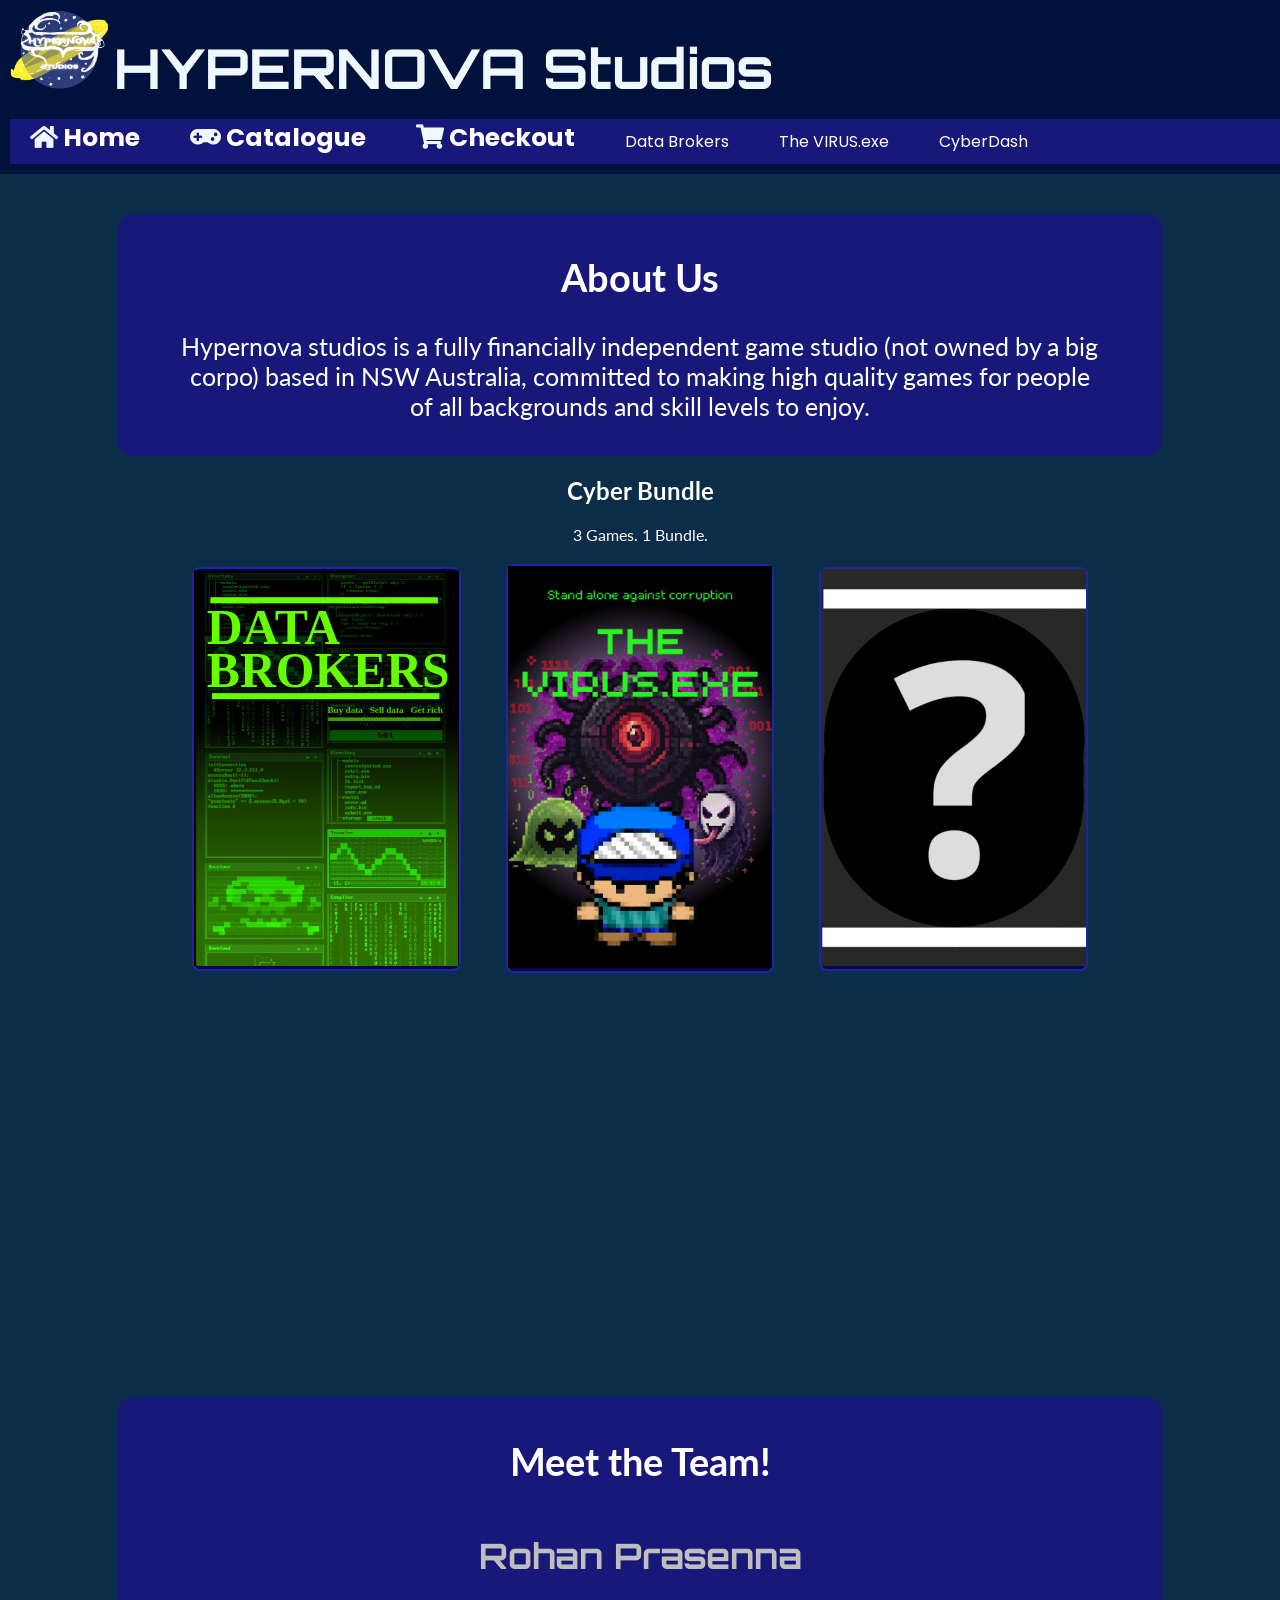
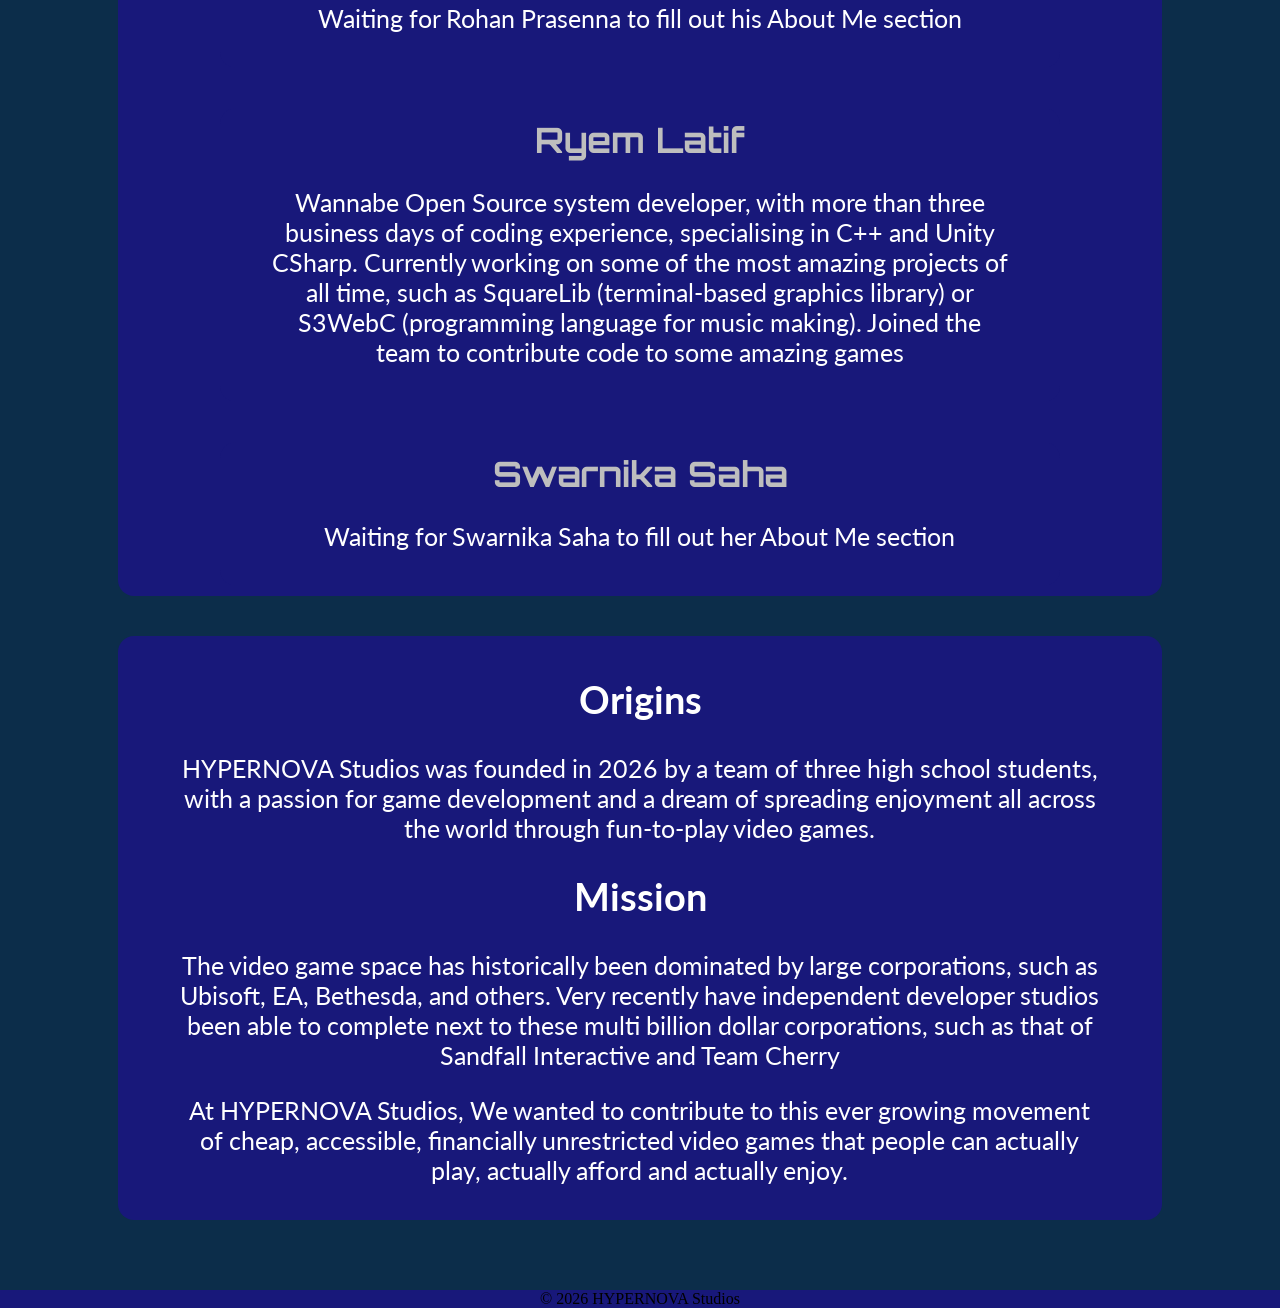
==== index.html @ a0d48ee3 "Created a framework for people to style their pages (gamepage.css) Gave all indiv pages ids" ====
<!DOCTYPE html>
<html lang="en">
<!--head section used as var init/library import area equivalent, (from C or smth) -note specifically for ryem-->

<head>
  <meta charset="utf-8">
  <title>
    HyperNova Studios
  </title>
  <!--stylsheets for fonts+icons+styling-->
  <link rel="stylesheet" href="style.css">
  <link rel="stylesheet" href="https://fonts.googleapis.com/css?family=Orbitron">
  <link rel="stylesheet" href="https://fonts.googleapis.com/css?family=Poppins">
  <link rel="stylesheet" href="https://fonts.googleapis.com/css?family=Lato">
  <link rel="stylesheet" href="https://use.fontawesome.com/releases/v5.15.4/css/all.css">
  <link rel="icon" type="image/x-icon" href="astro.png">
</head>

<body class="shared">
  <!-- title header section-->
  <header>
    <div class="logo">
      <img src="astro.png">
      <strong>HYPERNOVA Studios</strong>
    </div>
    <nav>
      <strong><a href="index.html"><span class="fa fa-home"></span> Home</a></strong>
      <strong><a href="games_detail.html"><span class="fa fa-gamepad"></span> Catalogue</a></strong>
      <strong><a href="buy.html"><span class="fa fa-shopping-cart"></span> Checkout</a></strong>

      <a href="ryem.html" class="gamenav">Data Brokers</a>
      <a href="rohan.html" class="gamenav">The VIRUS.exe</a>
      <a href="swarnika.html" class="gamenav">CyberDash</a>
    </nav>
  </header>
  <!-- main UI section -->
  <div class="about">
    <!--[RYEM] this area looks like an eyesore-->
    <!--[ROHAN] i know i hate it we gotta fix it once we get the structure-->
    <h2>About Us</h2>
    <p>Hypernova studios is a fully financially independent game studio (not owned by a big corpo) based in NSW
      Australia, committed to making high quality games for people of all backgrounds and skill levels to enjoy. </p>
    <!--maybe add like, a "Read More" button that goes to the Origins paragraph-->
  </div>

  <!-- bundle with short game description section-->
  <div class="bundle-outline">
    <h2>Cyber Bundle</h2>
    <p>3 Games. 1 Bundle.</p>
    <section class="bundle">
      <a href="ryem.html">
        <div class="gamecard">
          <img src="cover_art/ryemgame.svg">
        </div>
      </a>
      <a href="rohan.html">
        <div class="gamecard">
          <img src="cover_art/rohangame.png">
        </div>
      </a>
      <a href="swarnika.html">
        <div class="gamecard">
          <img src="cover_art/gamesdefault.png">
          <!--<h3>[Placeholder] CyberDash</h3>
              <p>insert short game description here</p>-->
        </div>
      </a>
  </div>

  <div class="about">
    <h2>Meet the Team!</h2>
    <section class="about">
      <strong class="devstitle">Rohan Prasenna</strong>
      <p>Waiting for Rohan Prasenna to fill out his About Me section</p>
    </section>
    <section class="about">
      <strong class="devstitle">Ryem Latif</strong>
      <p>Wannabe Open Source system developer, with more than three business days of coding experience, specialising in
        C++ and Unity CSharp. Currently working on some of the most amazing projects of all time, such as SquareLib
        (terminal-based graphics library) or S3WebC (programming language for music making). Joined the team to
        contribute code to some amazing games</p>
    </section>
    <section class="about">
      <strong class="devstitle">Swarnika Saha</strong>
      <p>Waiting for Swarnika Saha to fill out her About Me section</p>
    </section>
  </div>
  <div class="about">
    <!--maybe add like, a "Read More" button for this next paragraphs-->
    <h2>Origins</h2>
    <p>HYPERNOVA Studios was founded in 2026 by a team of three high school students, with a passion for game
      development and a dream of spreading enjoyment all across the world through fun-to-play video games. </p>
    <h2>Mission</h2>
    <p>The video game space has historically been dominated by large corporations, such as Ubisoft, EA, Bethesda, and
      others. Very recently have independent developer studios been able to complete next to these multi billion dollar
      corporations, such as that of Sandfall Interactive and Team Cherry</p>
    <p>At HYPERNOVA Studios, We wanted to contribute to this ever growing movement of cheap, accessible, financially
      unrestricted video games that people can actually play, actually afford and actually enjoy.</p>
  </div>
  </section>
  <!-- copyright signage and footers-->
  <footer> © 2026 HYPERNOVA Studios </footer>
</body>

</html>
---- style.css ----
.logo {
   margin-right: auto;
   vertical-align: top;
   line-height: 0px;
}
.logo img {
   width: 100px;
}
/*shared tag marks all non-indiv page bodies*/
html .shared{
   background-color: rgb(12, 45, 74);
   margin: 0px;
}
header {
   width: 100%;
   position: static;
   background-color: rgb(0, 18, 59);
   display: flex;
   flex-direction: column;
   align-items: end;
   padding: 10px;
}
/*nav bar*/
nav {
   display: flex;
   gap: 10px;
   background-color: rgb(24, 24, 122);
   width: 100%;
   margin-top: 30px;
}
nav a {
   color: white;
   text-decoration: none;
   padding: 10px 20px;
   font-family: Poppins;
}
nav a:hover {
   text-decoration: underline;
}
nav strong {
   font-size: 25px;
}
.logo strong {
   font-size: 55px;
   font-family: 'Orbitron';
   color: aliceblue;
   /*color: rgb(0, 77, 141);*/
}
footer {
   text-align: center;
   background-color: rgb(24, 24, 122);
   margin-top: 70px;
}
h2, p {
   text-align: center;
   color: white;
   font-family: Lato;
}
/*about page*/
.about {
   background-color: rgb(24, 24, 122);
   margin: 40px auto auto auto;
   border-radius: 16px;
   text-align: center;
   padding: 10px;
   color: rgb(190, 190, 190);
   width: 80%;
   font-family: Lato;
   font-size: 25px;
   border-color: black;
}
/*no hover for non clickable elements (users should be able to easily differentiate between what can be clicked and what can't)*/
.about p {
   width: 90%;
   padding-left: calc((100% - 90%)/2);
}
.about .devstitle {
   font-size: 35px;
   font-family: 'Orbitron';
   text-align: left;
   position: unset;
   
}
/*main game buttons*/
.bundle {
   display: flex;
   justify-content: center;
   gap: 5%;
   align-items: center;
   margin: 20px auto;
   width: 70%;
   padding-bottom: 30%;
}

/* card for each game*/
.bundle a {
   /*all size data goes here, NOT in ".gamecard". Learnt the hard way -ryem*/
   width: 120%;
}
.gamecard img {
   width: 100%;
}
.gamecard {
   background-color: rgb(7, 7, 80);
   border: 2px solid rgb(31, 37, 159);
   border-radius: 8px;
   text-align: center;
   transition: 0.3s;
   font-family: Lato;
}
.gamecard:hover {
   transform: translateY(-5px) scale(1.05);
   border: 2px solid rgb(57, 57, 240);
   box-shadow: 3px 3px 10px rgb(57, 57, 240);
}
/*header icons*/
nav span {
   color :aliceblue;
   background-color: rgb(24, 24, 122)
}
.gamenav a {
   text-align: right;
}
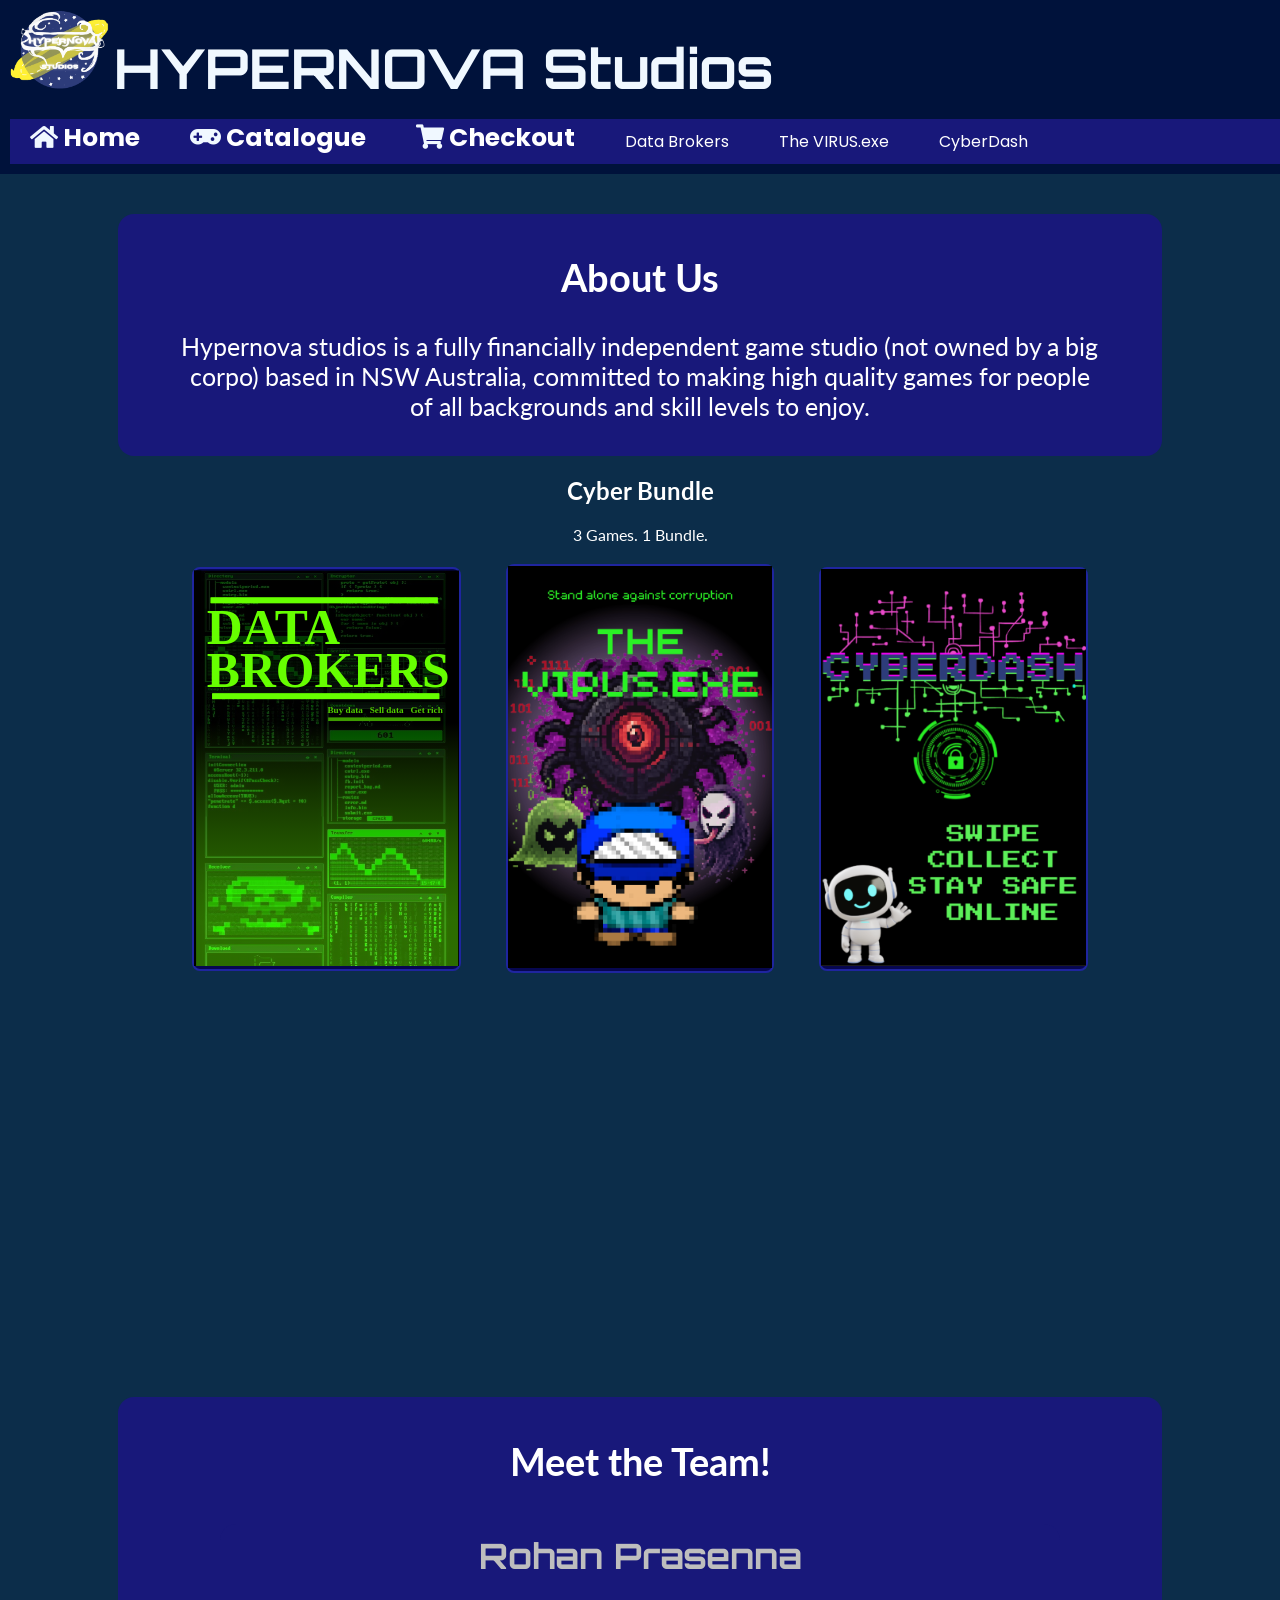
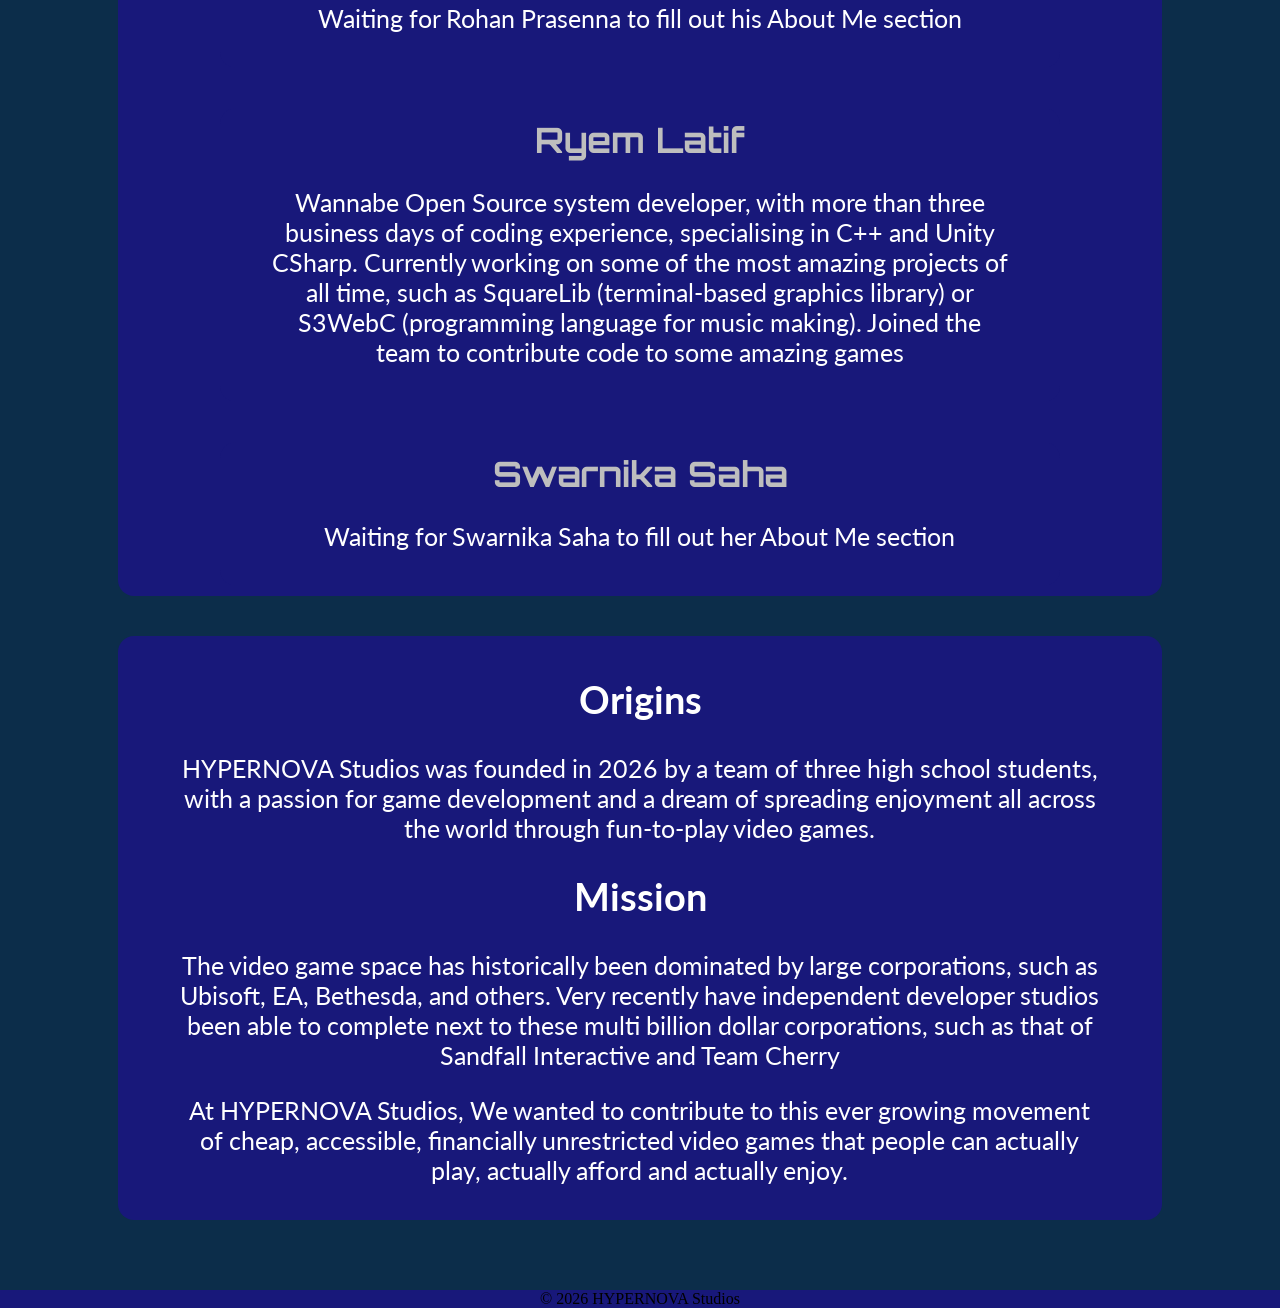
==== commit cac0d49e: "added swarnika image to index.html and games_detail.html" ====
--- a/index.html
+++ b/index.html
@@ -60,7 +60,7 @@
       </a>
       <a href="swarnika.html">
         <div class="gamecard">
-          <img src="cover_art/gamesdefault.png">
+          <img src="cover_art/swarnika.png">
           <!--<h3>[Placeholder] CyberDash</h3>
               <p>insert short game description here</p>-->
         </div>
--- a/style.css
+++ b/style.css
@@ -2,9 +2,10 @@
    margin-right: auto;
    vertical-align: top;
    line-height: 0px;
-}
-.logo img {
+
+   img {
    width: 100px;
+   }
 }
 /*shared tag marks all non-indiv page bodies*/
 html .shared{
@@ -27,18 +28,19 @@
    background-color: rgb(24, 24, 122);
    width: 100%;
    margin-top: 30px;
-}
-nav a {
-   color: white;
-   text-decoration: none;
-   padding: 10px 20px;
-   font-family: Poppins;
-}
-nav a:hover {
-   text-decoration: underline;
-}
-nav strong {
+
+   a {
+      color: white;
+      text-decoration: none;
+      padding: 10px 20px;
+      font-family: Poppins;
+   }
+   a:hover {
+      text-decoration: underline;
+   }
+   strong {
    font-size: 25px;
+   }
 }
 .logo strong {
    font-size: 55px;
@@ -68,18 +70,19 @@
    font-family: Lato;
    font-size: 25px;
    border-color: black;
-}
-/*no hover for non clickable elements (users should be able to easily differentiate between what can be clicked and what can't)*/
-.about p {
-   width: 90%;
-   padding-left: calc((100% - 90%)/2);
-}
-.about .devstitle {
+   
+   /*no hover for non clickable elements (users should be able to easily differentiate between what can be clicked and what can't)*/
+   p {
+      width: 90%;
+      padding-left: calc((100% - 90%)/2);
+   }
+
+   .devstitle {
    font-size: 35px;
    font-family: 'Orbitron';
    text-align: left;
    position: unset;
-   
+   }
 }
 /*main game buttons*/
 .bundle {
@@ -97,10 +100,10 @@
    /*all size data goes here, NOT in ".gamecard". Learnt the hard way -ryem*/
    width: 120%;
 }
-.gamecard img {
-   width: 100%;
-}
 .gamecard {
+   img {
+      width: 100%;
+   }
    background-color: rgb(7, 7, 80);
    border: 2px solid rgb(31, 37, 159);
    border-radius: 8px;
@@ -113,6 +116,8 @@
    border: 2px solid rgb(57, 57, 240);
    box-shadow: 3px 3px 10px rgb(57, 57, 240);
 }
+
+
 /*header icons*/
 nav span {
    color :aliceblue;
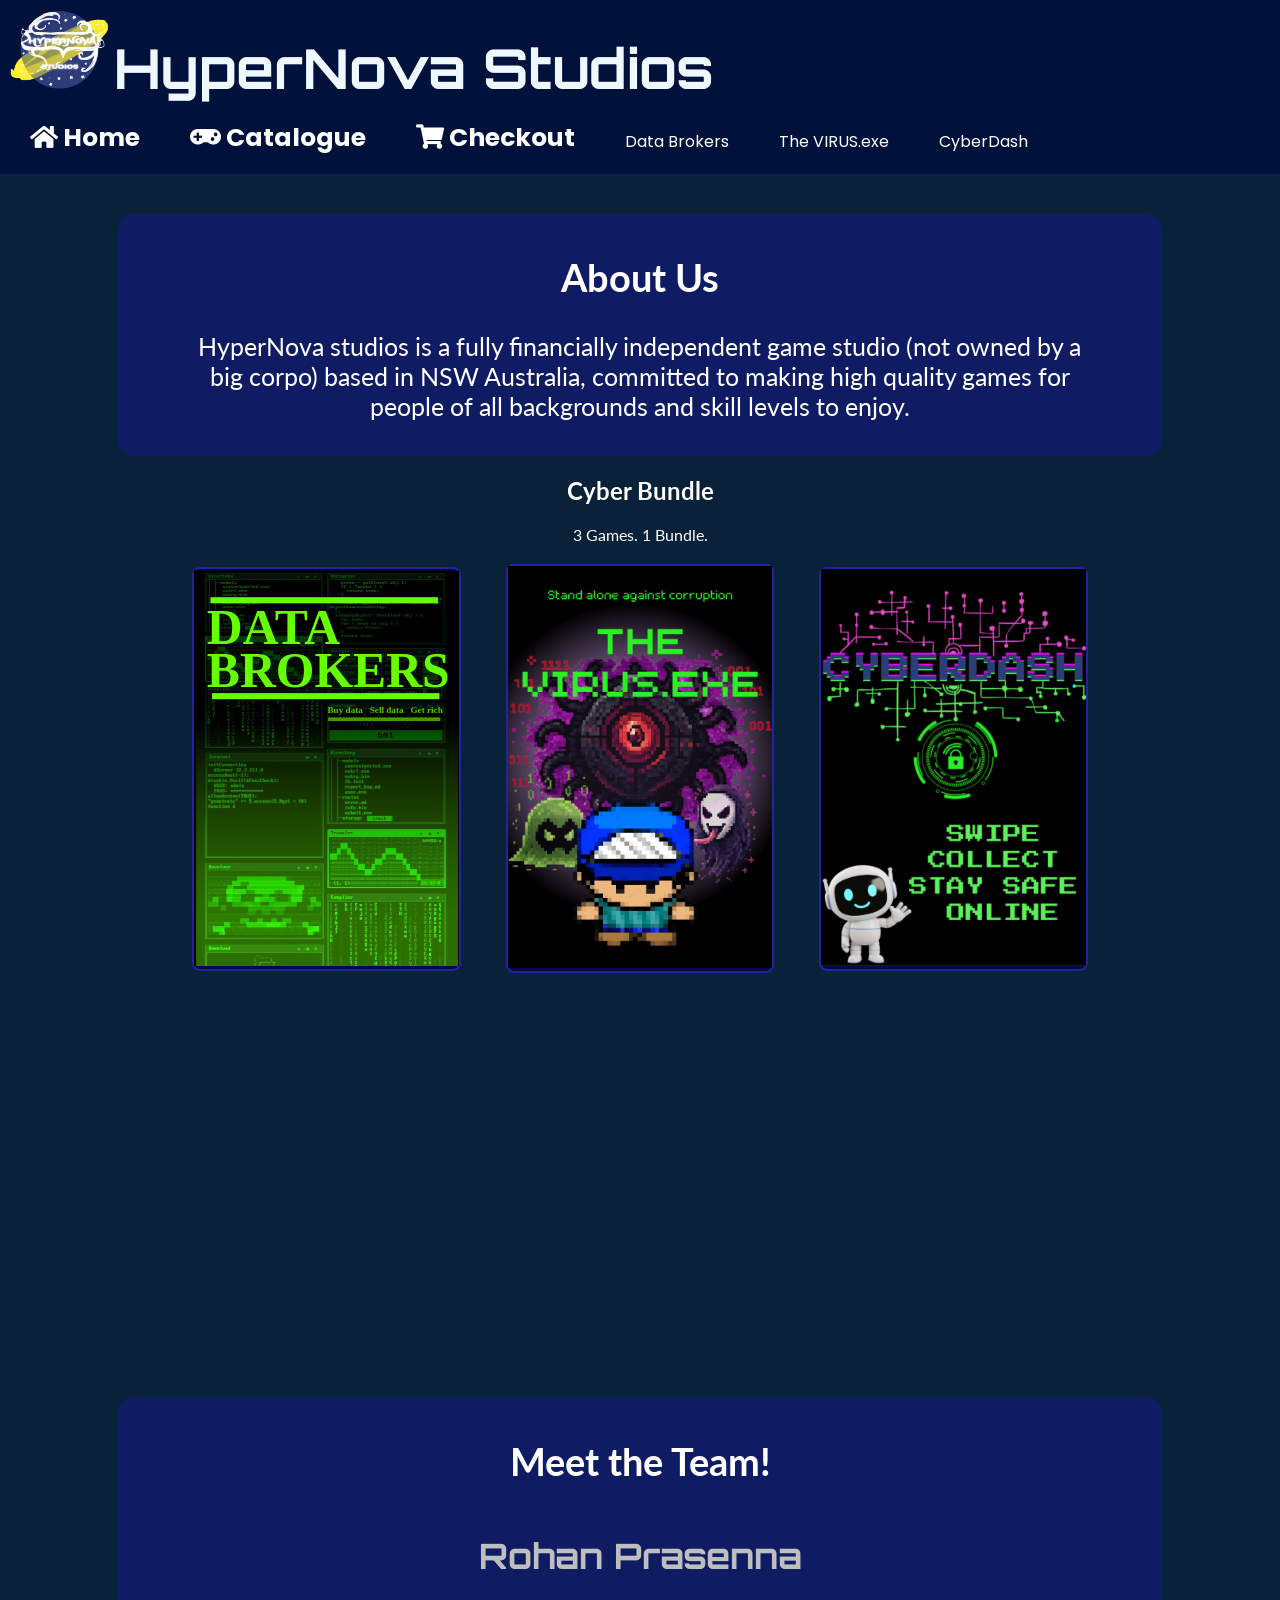
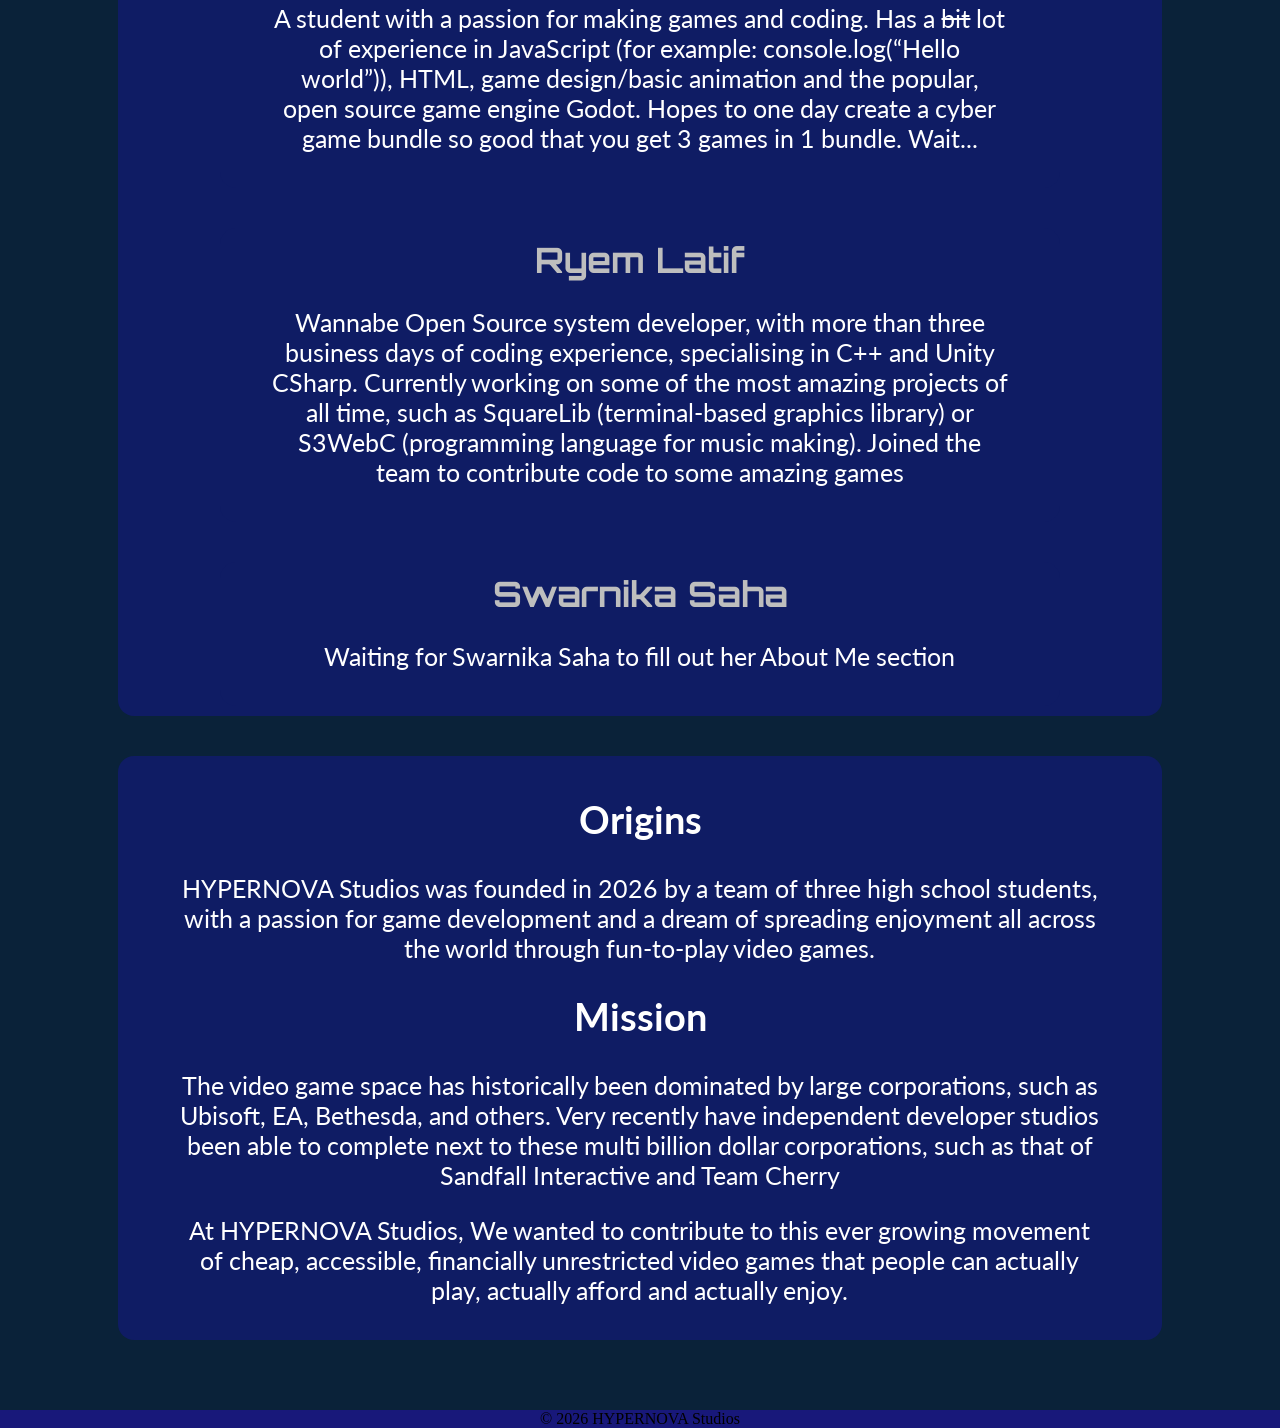
==== commit 8b9709c4: "changed HYPERNOVA to HyperNova (i believe it looks cleaner and more minmalistic and less like a 2000" ====
--- a/index.html
+++ b/index.html
@@ -21,7 +21,7 @@
   <header>
     <div class="logo">
       <img src="astro.png">
-      <strong>HYPERNOVA Studios</strong>
+      <strong>HyperNova Studios</strong>
     </div>
     <nav>
       <strong><a href="index.html"><span class="fa fa-home"></span> Home</a></strong>
@@ -38,7 +38,7 @@
     <!--[RYEM] this area looks like an eyesore-->
     <!--[ROHAN] i know i hate it we gotta fix it once we get the structure-->
     <h2>About Us</h2>
-    <p>Hypernova studios is a fully financially independent game studio (not owned by a big corpo) based in NSW
+    <p>HyperNova studios is a fully financially independent game studio (not owned by a big corpo) based in NSW
       Australia, committed to making high quality games for people of all backgrounds and skill levels to enjoy. </p>
     <!--maybe add like, a "Read More" button that goes to the Origins paragraph-->
   </div>
@@ -71,7 +71,9 @@
     <h2>Meet the Team!</h2>
     <section class="about">
       <strong class="devstitle">Rohan Prasenna</strong>
-      <p>Waiting for Rohan Prasenna to fill out his About Me section</p>
+      <p>A student with a passion for making games and coding. Has a <s>bit</s> lot of experience in JavaScript (for example: console.log(“Hello world”)), 
+        HTML, game design/basic animation and the popular, open source game engine Godot. Hopes to one day create a cyber game bundle so good that 
+        you get 3 games in 1 bundle. Wait...</p>
     </section>
     <section class="about">
       <strong class="devstitle">Ryem Latif</strong>
--- a/style.css
+++ b/style.css
@@ -9,7 +9,9 @@
 }
 /*shared tag marks all non-indiv page bodies*/
 html .shared{
-   background-color: rgb(12, 45, 74);
+   /*background-color: rgb(12, 45, 74);*/
+   /*background-color: #176087;*/
+   background-color: #0A2239;
    margin: 0px;
 }
 header {
@@ -25,7 +27,7 @@
 nav {
    display: flex;
    gap: 10px;
-   background-color: rgb(24, 24, 122);
+   /*background-color: rgb(24, 24, 122);*/
    width: 100%;
    margin-top: 30px;
 
@@ -60,7 +62,8 @@
 }
 /*about page*/
 .about {
-   background-color: rgb(24, 24, 122);
+   /*background-color: rgb(24, 24, 122);*/
+   background-color: #0f1c64;
    margin: 40px auto auto auto;
    border-radius: 16px;
    text-align: center;
@@ -116,13 +119,27 @@
    border: 2px solid rgb(57, 57, 240);
    box-shadow: 3px 3px 10px rgb(57, 57, 240);
 }
-
-
-/*header icons*/
-nav span {
-   color :aliceblue;
-   background-color: rgb(24, 24, 122)
-}
 .gamenav a {
    text-align: right;
+}
+/*checkout cart div*/
+.cart div {
+   display: flex;
+   justify-content: center;
+   gap: 5%;
+   align-items: center;
+   margin: 20px auto;
+   width: 50%;
+   padding-bottom: 30%;
+   background-color: rgb(0, 18, 59);
+   border: solid 2px rgb(31, 37, 159);
+   border-radius: 16px;
+}
+.cyberbundle div {
+   background-color:blue;
+   border: 2px solid rgb(31, 37, 159);
+   border-radius: 8px;
+   text-align: center;
+   transition: 0.3s;
+   font-family: Lato;
 }
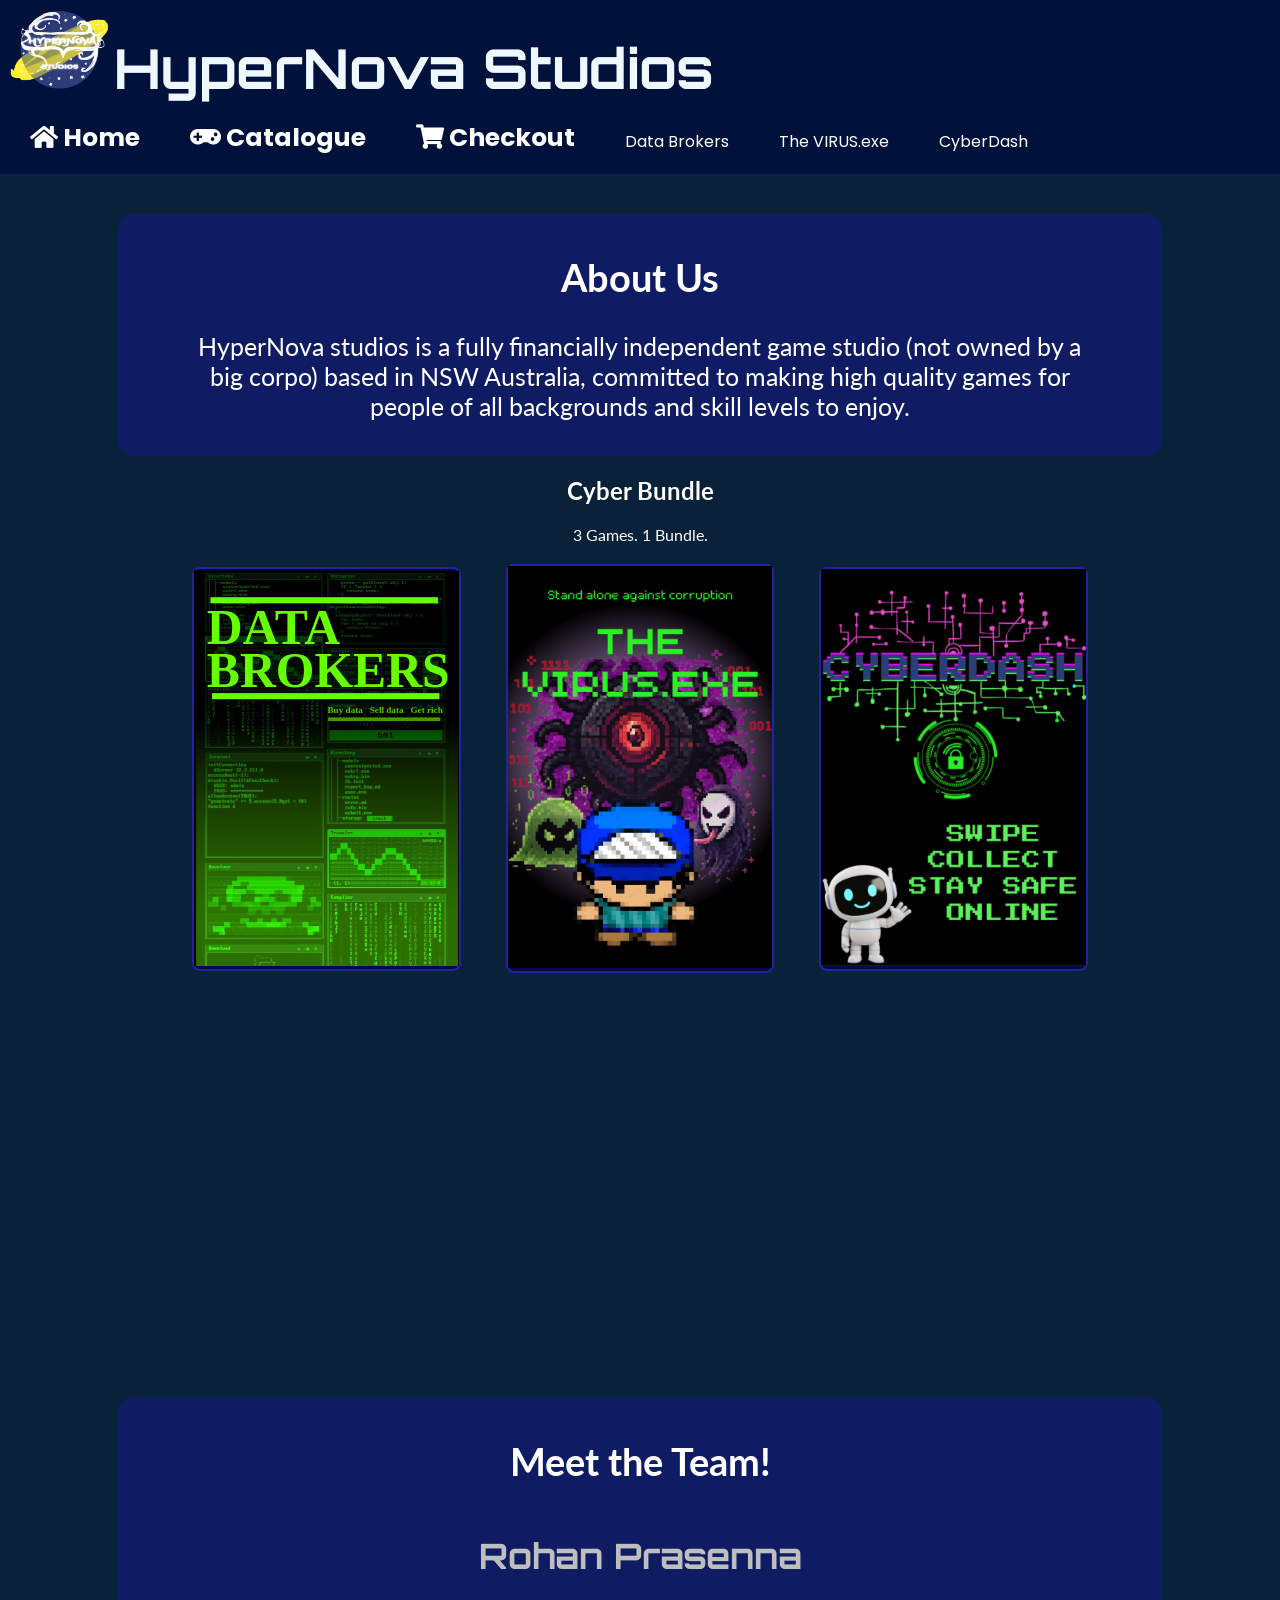
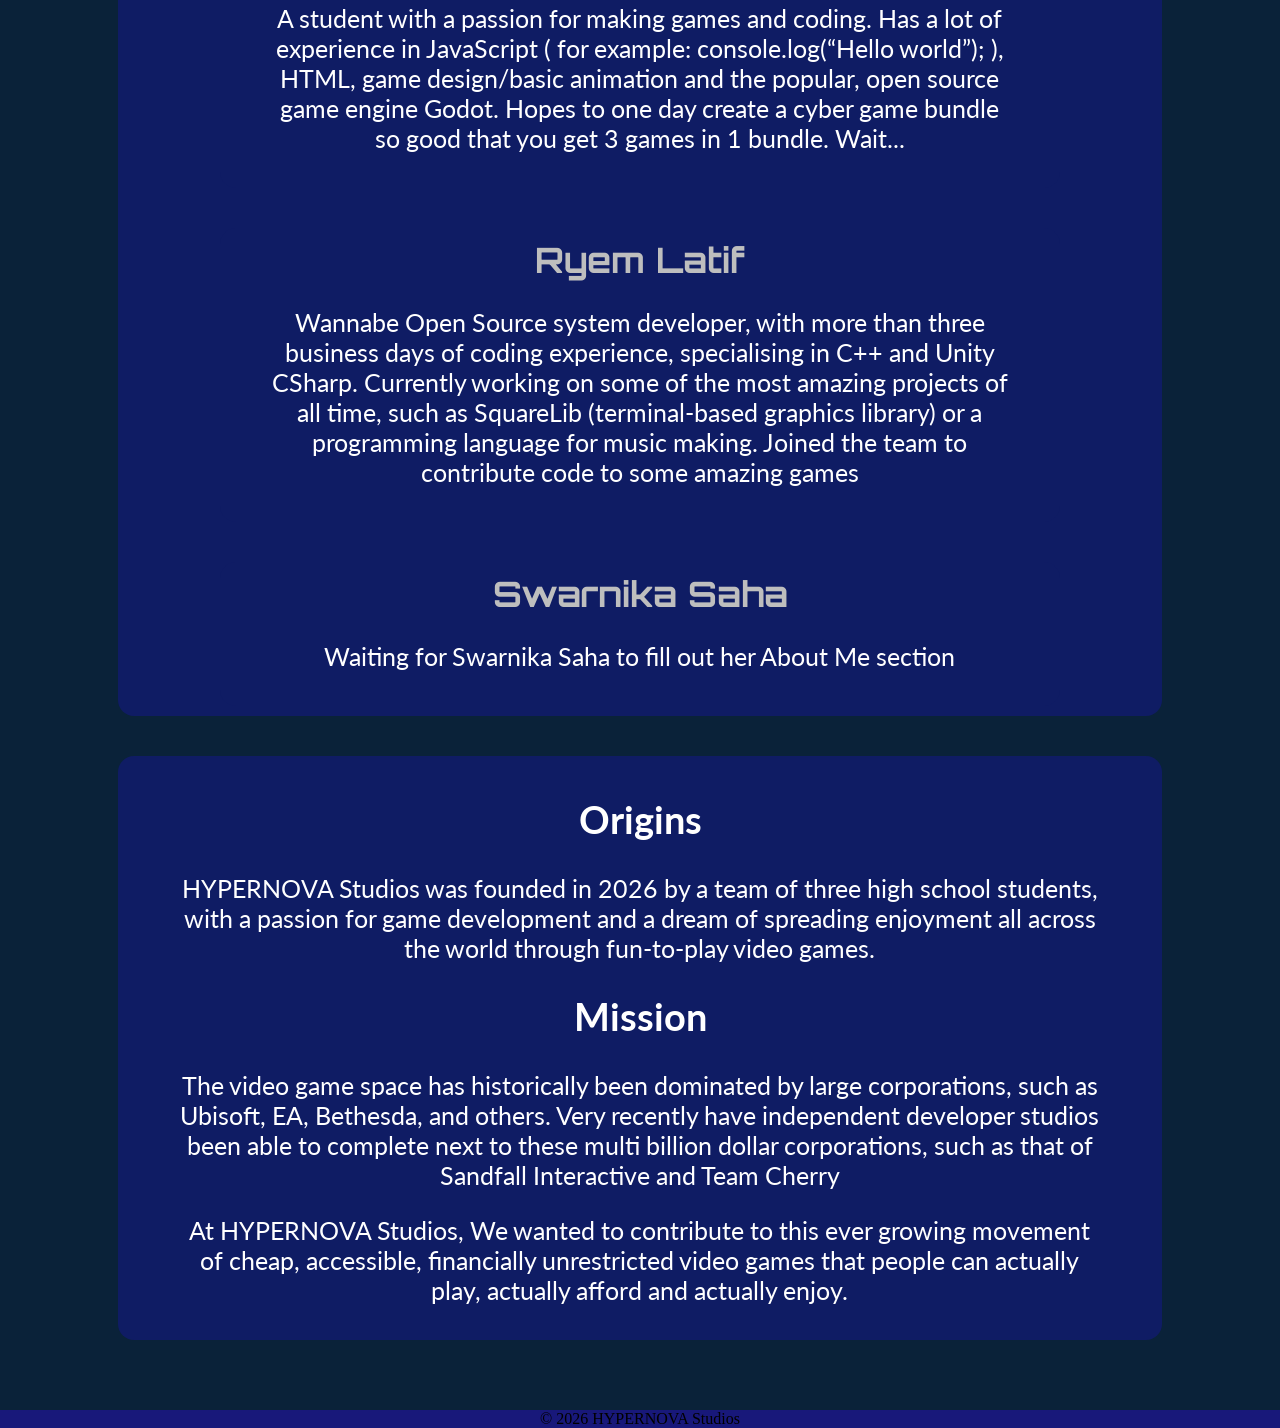
==== commit 57c415ab: "Fixed margin of nav bar in all indiv pages Removed redundant gamenav class in all html files" ====
--- a/index.html
+++ b/index.html
@@ -28,9 +28,9 @@
       <strong><a href="games_detail.html"><span class="fa fa-gamepad"></span> Catalogue</a></strong>
       <strong><a href="buy.html"><span class="fa fa-shopping-cart"></span> Checkout</a></strong>
 
-      <a href="ryem.html" class="gamenav">Data Brokers</a>
-      <a href="rohan.html" class="gamenav">The VIRUS.exe</a>
-      <a href="swarnika.html" class="gamenav">CyberDash</a>
+      <a href="ryem.html">Data Brokers</a>
+      <a href="rohan.html">The VIRUS.exe</a>
+      <a href="swarnika.html">CyberDash</a>
     </nav>
   </header>
   <!-- main UI section -->
@@ -71,7 +71,7 @@
     <h2>Meet the Team!</h2>
     <section class="about">
       <strong class="devstitle">Rohan Prasenna</strong>
-      <p>A student with a passion for making games and coding. Has a <s>bit</s> lot of experience in JavaScript (for example: console.log(“Hello world”)), 
+      <p>A student with a passion for making games and coding. Has a lot of experience in JavaScript ( for example: console.log(“Hello world”); ), 
         HTML, game design/basic animation and the popular, open source game engine Godot. Hopes to one day create a cyber game bundle so good that 
         you get 3 games in 1 bundle. Wait...</p>
     </section>
@@ -79,7 +79,7 @@
       <strong class="devstitle">Ryem Latif</strong>
       <p>Wannabe Open Source system developer, with more than three business days of coding experience, specialising in
         C++ and Unity CSharp. Currently working on some of the most amazing projects of all time, such as SquareLib
-        (terminal-based graphics library) or S3WebC (programming language for music making). Joined the team to
+        (terminal-based graphics library) or a programming language for music making. Joined the team to
         contribute code to some amazing games</p>
     </section>
     <section class="about">
--- a/style.css
+++ b/style.css
@@ -4,16 +4,20 @@
    line-height: 0px;
 
    img {
-   width: 100px;
+      width: 100px;
    }
 }
+
 /*shared tag marks all non-indiv page bodies*/
-html .shared{
-   /*background-color: rgb(12, 45, 74);*/
-   /*background-color: #176087;*/
-   background-color: #0A2239;
-   margin: 0px;
+html {
+   body {
+      margin: 0px;
+   }
+   .shared {
+      background-color: #0A2239;
+   }
 }
+
 header {
    width: 100%;
    position: static;
@@ -23,11 +27,11 @@
    align-items: end;
    padding: 10px;
 }
+
 /*nav bar*/
 nav {
    display: flex;
    gap: 10px;
-   /*background-color: rgb(24, 24, 122);*/
    width: 100%;
    margin-top: 30px;
 
@@ -37,29 +41,36 @@
       padding: 10px 20px;
       font-family: Poppins;
    }
+      
+
    a:hover {
       text-decoration: underline;
    }
+
    strong {
-   font-size: 25px;
+      font-size: 25px;
    }
 }
+
 .logo strong {
    font-size: 55px;
    font-family: 'Orbitron';
    color: aliceblue;
    /*color: rgb(0, 77, 141);*/
 }
+
 footer {
    text-align: center;
    background-color: rgb(24, 24, 122);
    margin-top: 70px;
 }
+
 h2, p {
    text-align: center;
    color: white;
    font-family: Lato;
 }
+
 /*about page*/
 .about {
    /*background-color: rgb(24, 24, 122);*/
@@ -73,7 +84,7 @@
    font-family: Lato;
    font-size: 25px;
    border-color: black;
-   
+
    /*no hover for non clickable elements (users should be able to easily differentiate between what can be clicked and what can't)*/
    p {
       width: 90%;
@@ -81,12 +92,13 @@
    }
 
    .devstitle {
-   font-size: 35px;
-   font-family: 'Orbitron';
-   text-align: left;
-   position: unset;
+      font-size: 35px;
+      font-family: 'Orbitron';
+      text-align: left;
+      position: unset;
    }
 }
+
 /*main game buttons*/
 .bundle {
    display: flex;
@@ -103,10 +115,12 @@
    /*all size data goes here, NOT in ".gamecard". Learnt the hard way -ryem*/
    width: 120%;
 }
+
 .gamecard {
    img {
       width: 100%;
    }
+
    background-color: rgb(7, 7, 80);
    border: 2px solid rgb(31, 37, 159);
    border-radius: 8px;
@@ -114,14 +128,14 @@
    transition: 0.3s;
    font-family: Lato;
 }
+
 .gamecard:hover {
    transform: translateY(-5px) scale(1.05);
    border: 2px solid rgb(57, 57, 240);
    box-shadow: 3px 3px 10px rgb(57, 57, 240);
 }
-.gamenav a {
-   text-align: right;
-}
+
+
 /*checkout cart div*/
 .cart div {
    display: flex;
@@ -135,8 +149,9 @@
    border: solid 2px rgb(31, 37, 159);
    border-radius: 16px;
 }
+
 .cyberbundle div {
-   background-color:blue;
+   background-color: blue;
    border: 2px solid rgb(31, 37, 159);
    border-radius: 8px;
    text-align: center;
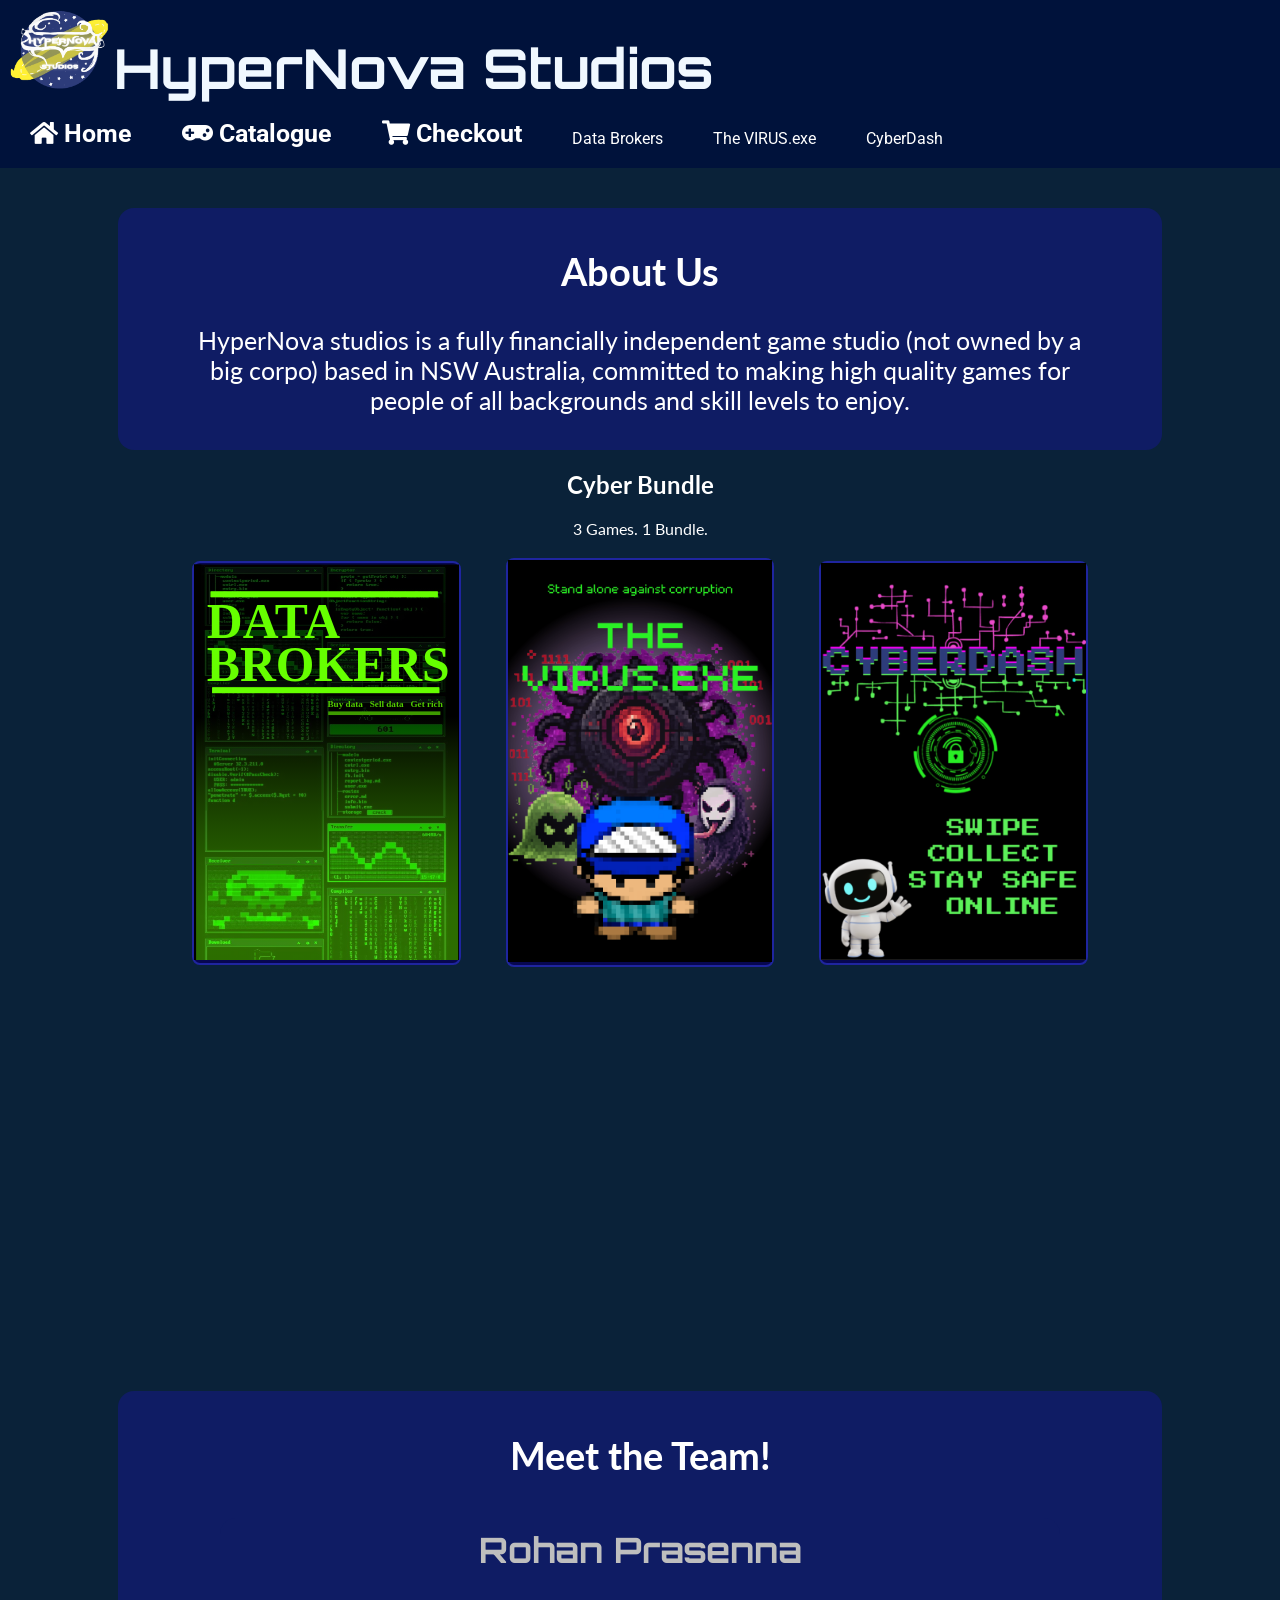
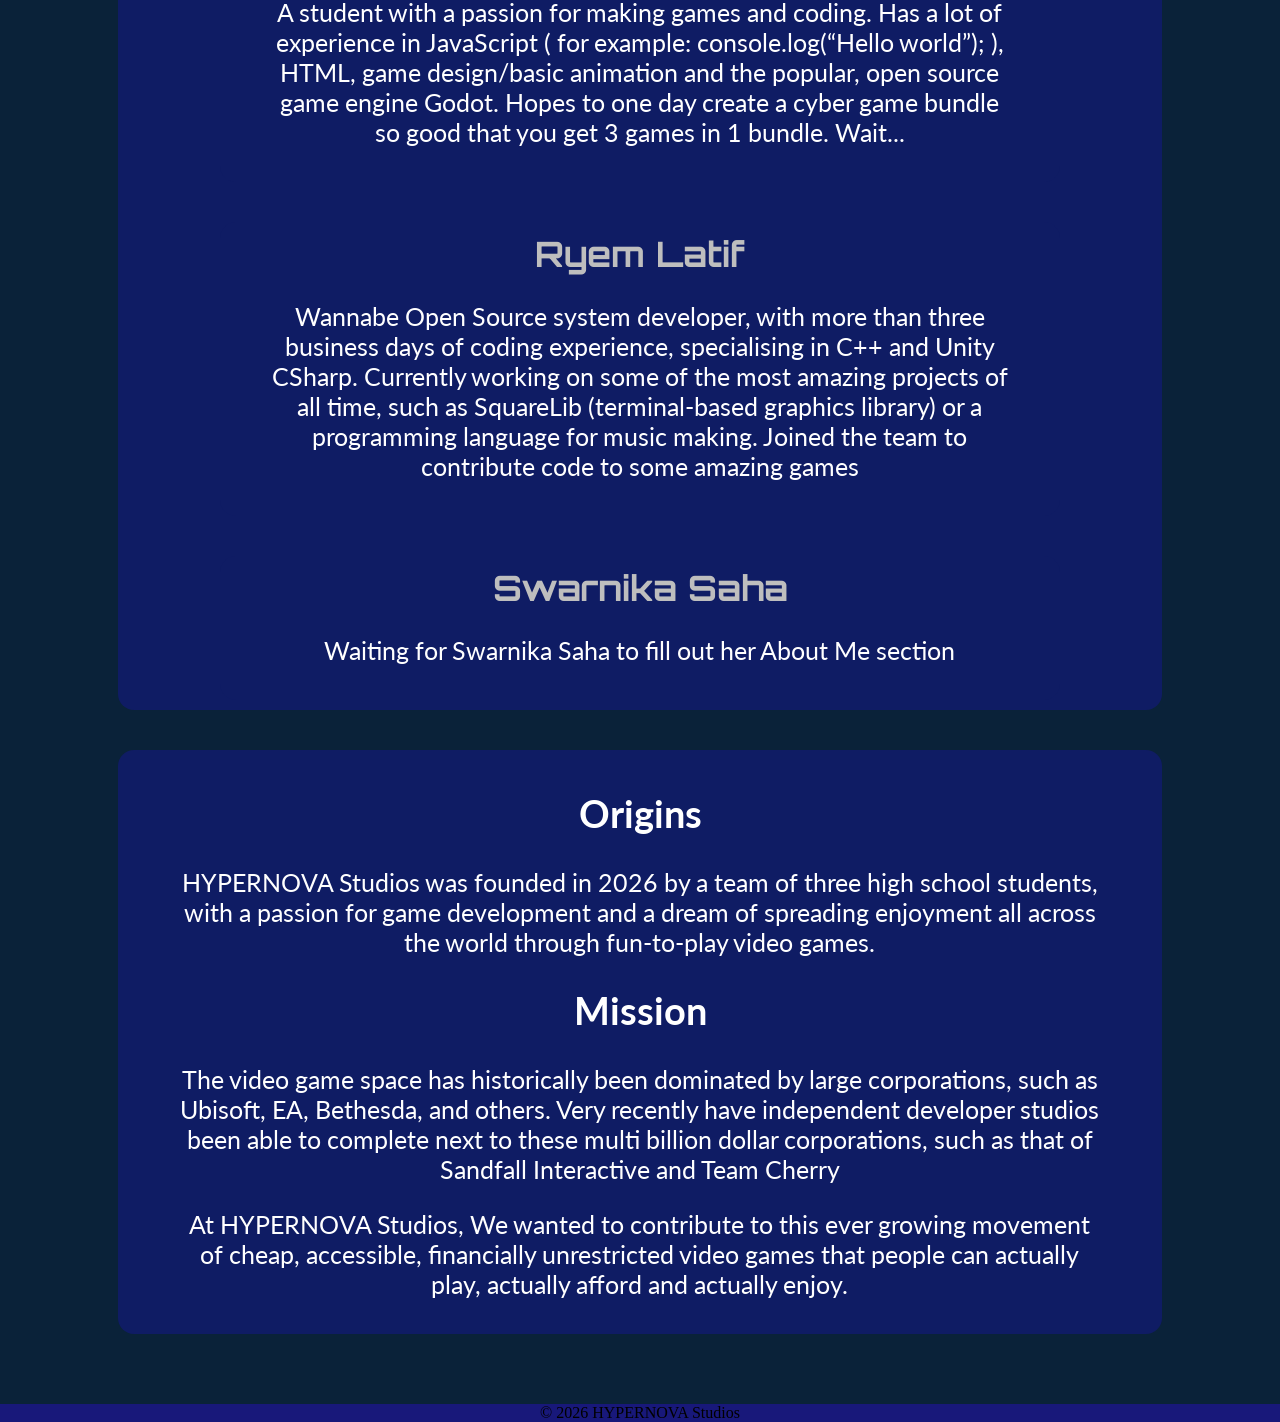
==== commit b97b9279: "minor changes" ====
--- a/index.html
+++ b/index.html
@@ -10,7 +10,7 @@
   <!--stylsheets for fonts+icons+styling-->
   <link rel="stylesheet" href="style.css">
   <link rel="stylesheet" href="https://fonts.googleapis.com/css?family=Orbitron">
-  <link rel="stylesheet" href="https://fonts.googleapis.com/css?family=Poppins">
+  <link rel="stylesheet" href="https://fonts.googleapis.com/css?family=Roboto">
   <link rel="stylesheet" href="https://fonts.googleapis.com/css?family=Lato">
   <link rel="stylesheet" href="https://use.fontawesome.com/releases/v5.15.4/css/all.css">
   <link rel="icon" type="image/x-icon" href="astro.png">
--- a/style.css
+++ b/style.css
@@ -39,7 +39,7 @@
       color: white;
       text-decoration: none;
       padding: 10px 20px;
-      font-family: Poppins;
+      font-family: Roboto;
    }
       
 
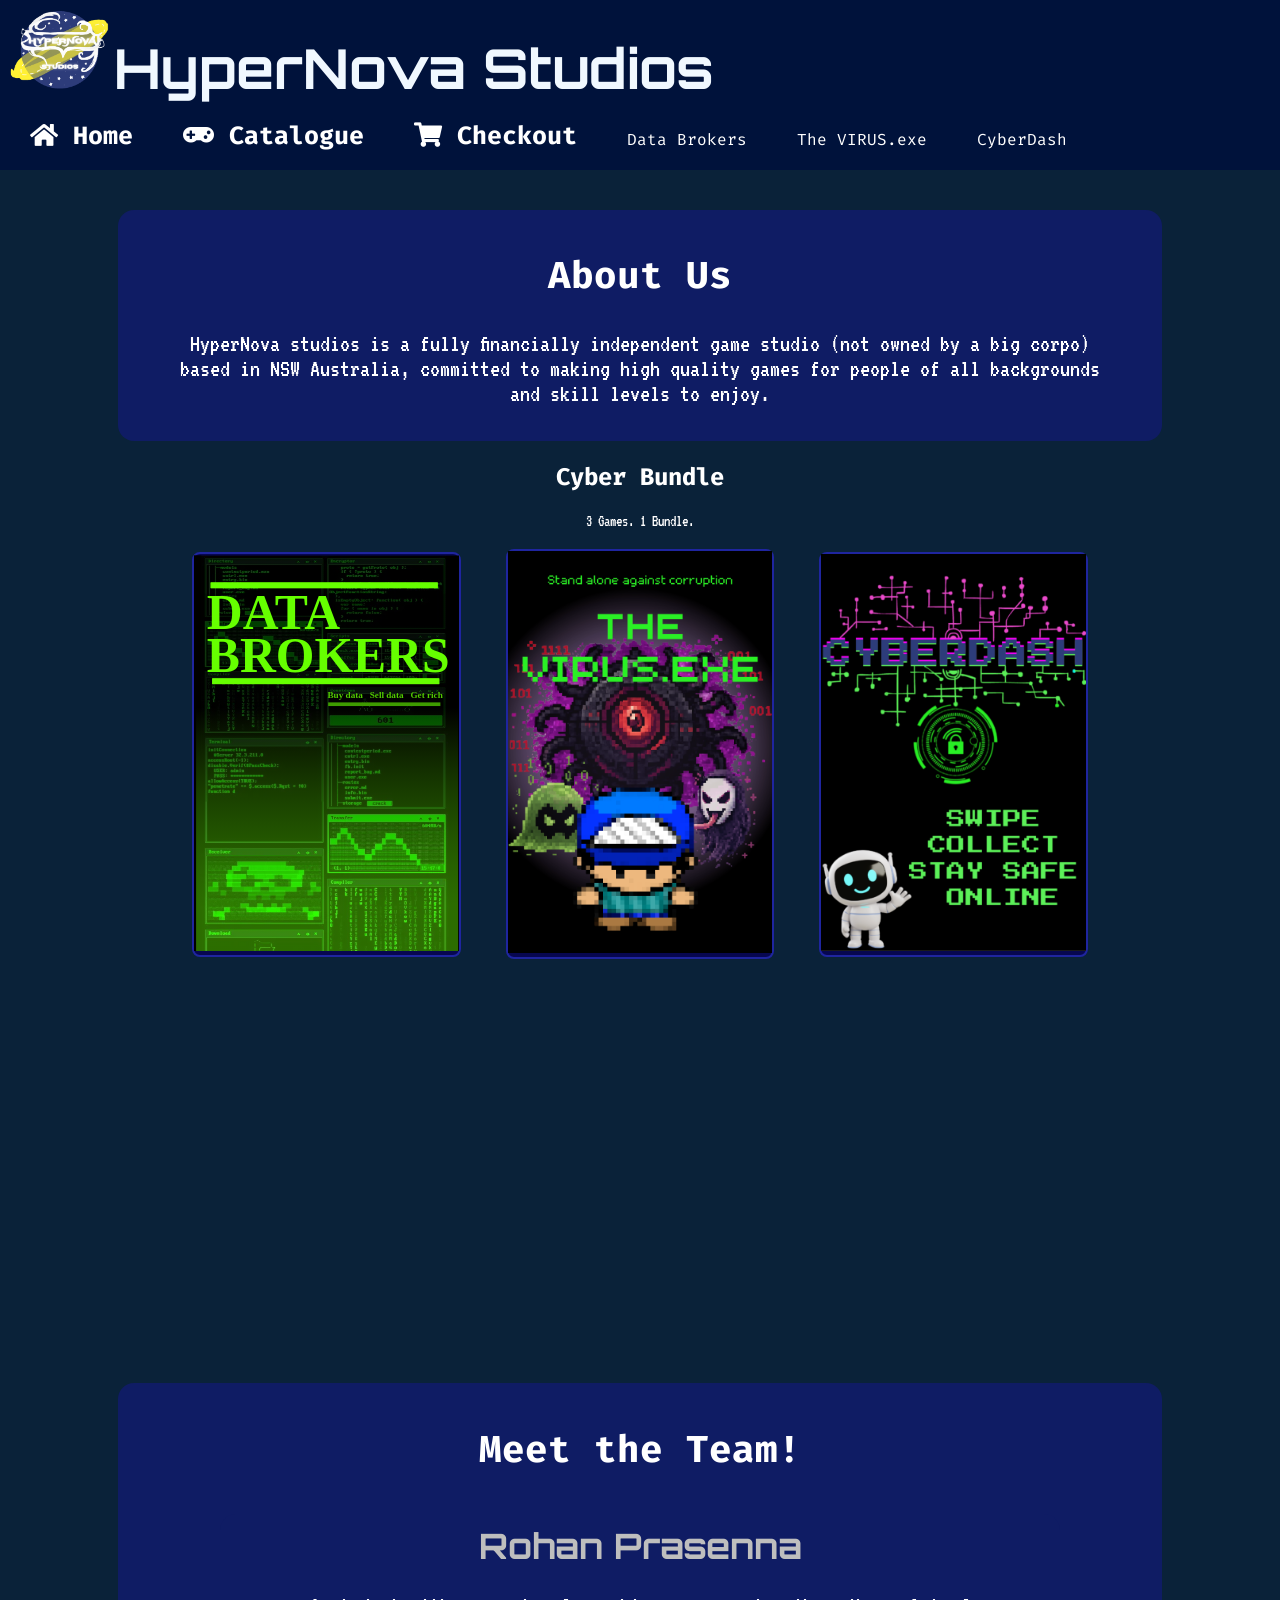
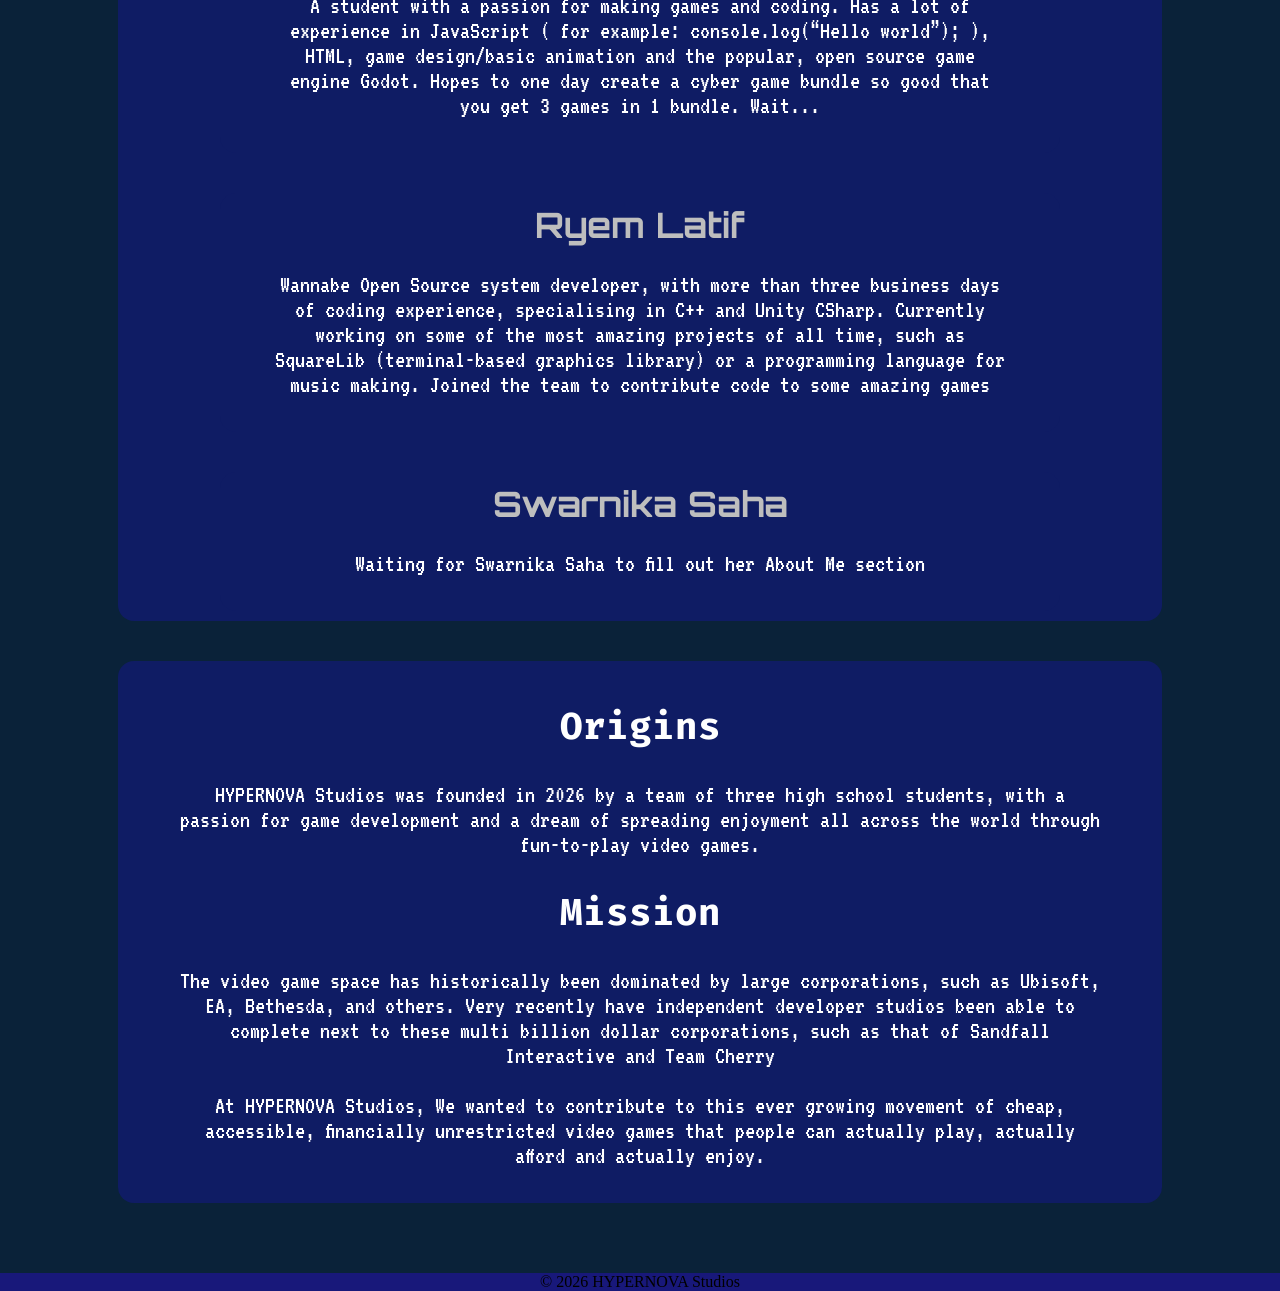
==== commit a343166b: "changes fonts on shared pages to match individual pages. (marking rubric talks about consistency so " ====
--- a/index.html
+++ b/index.html
@@ -10,8 +10,8 @@
   <!--stylsheets for fonts+icons+styling-->
   <link rel="stylesheet" href="style.css">
   <link rel="stylesheet" href="https://fonts.googleapis.com/css?family=Orbitron">
-  <link rel="stylesheet" href="https://fonts.googleapis.com/css?family=Roboto">
-  <link rel="stylesheet" href="https://fonts.googleapis.com/css?family=Lato">
+  <link rel="stylesheet" href="https://fonts.googleapis.com/css?family=Fira+Code">
+  <link rel="stylesheet" href="https://fonts.googleapis.com/css?family=VT323">
   <link rel="stylesheet" href="https://use.fontawesome.com/releases/v5.15.4/css/all.css">
   <link rel="icon" type="image/x-icon" href="astro.png">
 </head>
@@ -35,8 +35,6 @@
   </header>
   <!-- main UI section -->
   <div class="about">
-    <!--[RYEM] this area looks like an eyesore-->
-    <!--[ROHAN] i know i hate it we gotta fix it once we get the structure-->
     <h2>About Us</h2>
     <p>HyperNova studios is a fully financially independent game studio (not owned by a big corpo) based in NSW
       Australia, committed to making high quality games for people of all backgrounds and skill levels to enjoy. </p>
@@ -44,7 +42,7 @@
   </div>
 
   <!-- bundle with short game description section-->
-  <div class="bundle-outline">
+  <div>
     <h2>Cyber Bundle</h2>
     <p>3 Games. 1 Bundle.</p>
     <section class="bundle">
@@ -61,8 +59,6 @@
       <a href="swarnika.html">
         <div class="gamecard">
           <img src="cover_art/swarnika.png">
-          <!--<h3>[Placeholder] CyberDash</h3>
-              <p>insert short game description here</p>-->
         </div>
       </a>
   </div>
--- a/style.css
+++ b/style.css
@@ -39,7 +39,7 @@
       color: white;
       text-decoration: none;
       padding: 10px 20px;
-      font-family: Roboto;
+      font-family: Fira Code;
    }
       
 
@@ -65,10 +65,14 @@
    margin-top: 70px;
 }
 
-h2, p {
+h2 {
    text-align: center;
    color: white;
-   font-family: Lato;
+   font-family: Fira Code;
+} p {
+   text-align: center;
+   color: white;
+   font-family: VT323;
 }
 
 /*about page*/
@@ -81,7 +85,6 @@
    padding: 10px;
    color: rgb(190, 190, 190);
    width: 80%;
-   font-family: Lato;
    font-size: 25px;
    border-color: black;
 
@@ -98,7 +101,6 @@
       position: unset;
    }
 }
-
 /*main game buttons*/
 .bundle {
    display: flex;
@@ -126,13 +128,12 @@
    border-radius: 8px;
    text-align: center;
    transition: 0.3s;
-   font-family: Lato;
 }
 
 .gamecard:hover {
    transform: translateY(-5px) scale(1.05);
    border: 2px solid rgb(57, 57, 240);
-   box-shadow: 3px 3px 10px rgb(57, 57, 240);
+   box-shadow: 0 0 20px 5px rgb(57, 57, 240);
 }
 
 
@@ -156,5 +157,188 @@
    border-radius: 8px;
    text-align: center;
    transition: 0.3s;
-   font-family: Lato;
-}+}
+/*game list*/
+.gamelist {
+   div {
+      background-color: rgb(0, 18, 59);
+      padding: 20px;
+      border: 2px solid rgb(49, 49, 214);
+      border-radius: 8px;
+      display: flex;
+      text-align: left;
+      gap: 30px;
+      margin: 30px auto 30px auto;
+      width: 1000px;
+      transition: 0.3s;
+      color: white;
+      text-decoration: none;
+      align-items: center;
+      font-family: Fira Code;
+   }
+
+   div:hover {
+      transform: translateY(-5px) scale(1.02);
+      border: 2px solid rgb(67, 67, 232);
+      p {
+      color: white;
+      }
+   }
+
+   p {
+      color: rgb(0, 18, 59);
+      text-decoration: none;
+      text-align: right;
+      font-family: Fira Code;
+   }
+   p:hover {
+      text-decoration: underline;
+   }
+
+   a {
+      text-decoration: none;
+   }
+
+   span {
+      color: rgb(49, 49, 214);
+   }
+
+   img {
+      width: 10%;
+      text-align: left;
+      transition: 0.3s;
+   }
+
+   /*image hovers and 'glows' separately to thediv*/
+   img:hover {
+      transform: scale(1.05);
+      box-shadow: 0 0 10px rgb(67, 67, 232);
+   }
+}
+/*everyone's individual game page css will go here, 
+although make sure to like, organise it and stuff*\
+
+\*all pages*/
+
+.rootcarousel {
+    width: 150%;
+    height: 150%;
+}
+
+.rootcontainer {
+    margin: 20px auto auto auto;
+    border-radius: 16px;
+    text-align: center;
+    padding: 2px;
+    width: 80%;
+    font-family: Lato;
+    font-size: 25px;
+    border-color: black;
+
+    .img_title {
+        display: flex;
+        padding-bottom: 100px;
+        justify-content: center;
+        gap: 2%;
+        align-items: center;
+        margin: 20px auto;
+        width: 90%;
+
+    }
+}
+
+.img_title .title {
+    border-radius: 8px;
+    width: 60%;
+    font-size: 120%;
+}
+
+/*styling for the invidivdual pages. All fonts, colours and structure is the same, while images differ between pages*/
+#shared {
+    background-color: #0A2239;
+
+    .rootcontainer {
+        background-color: rgb(4, 19, 55);
+        color: rgb(190, 190, 190);
+        border: solid 2px #118bf6;
+        box-shadow: 0 0 20px 5px rgb(29, 129, 195);
+
+        .title {
+            background-color: rgb(13, 41, 124);
+            border: solid 2px rgb(17, 88, 195);
+            font-family: Geist Pixel;
+        }
+    }
+    p {
+        font-family: VT323;
+        font-size: 25px;
+    }
+    .howtoplay p {
+    margin: auto 100px 20px 100px;
+    }
+    h1 {
+        color: white;
+    }
+    h2, h3 {
+        font-family: Geist Pixel;
+        margin: 50px auto 50px auto;
+    }
+    ul {
+        text-align: center;
+        list-style-position: inside;
+        font-family: VT323;
+        color: white;
+    }
+}
+
+#ryemhtml {
+    background-color: rgb(15, 15, 15);
+
+    .rootcontainer {
+        background-color: rgb(2, 48, 0);
+        color: rgb(190, 190, 190);
+
+        .title {
+            background-color: rgb(16, 99, 0);
+        }
+    }
+}
+
+#swarnikahtml {
+    background-color: #000000;
+
+    .rootcontainer {
+        background-color: #000000;
+    }
+
+    .title {
+        background-color: rgb(68, 0, 146);
+    }
+
+    p {
+        color: rgb(13, 13, 141);
+    }
+
+    h1 {
+        color: rgb(8, 8, 206);
+        font-family: "Press Start 2P", system-ui;
+        font-weight: 400;
+        font-style: normal;
+        text-align: center;
+
+    }
+
+    h2 {
+        color: rgb(101, 167, 224);
+        font-family: "DynaPuff", system-ui;
+        font-optical-sizing: auto;
+        font-weight: 600;
+        font-style: normal;
+        font-variation-settings:
+            "wdth" 100;
+    }
+
+    p {
+        color: rgb(0, 123, 255);
+    }
+}
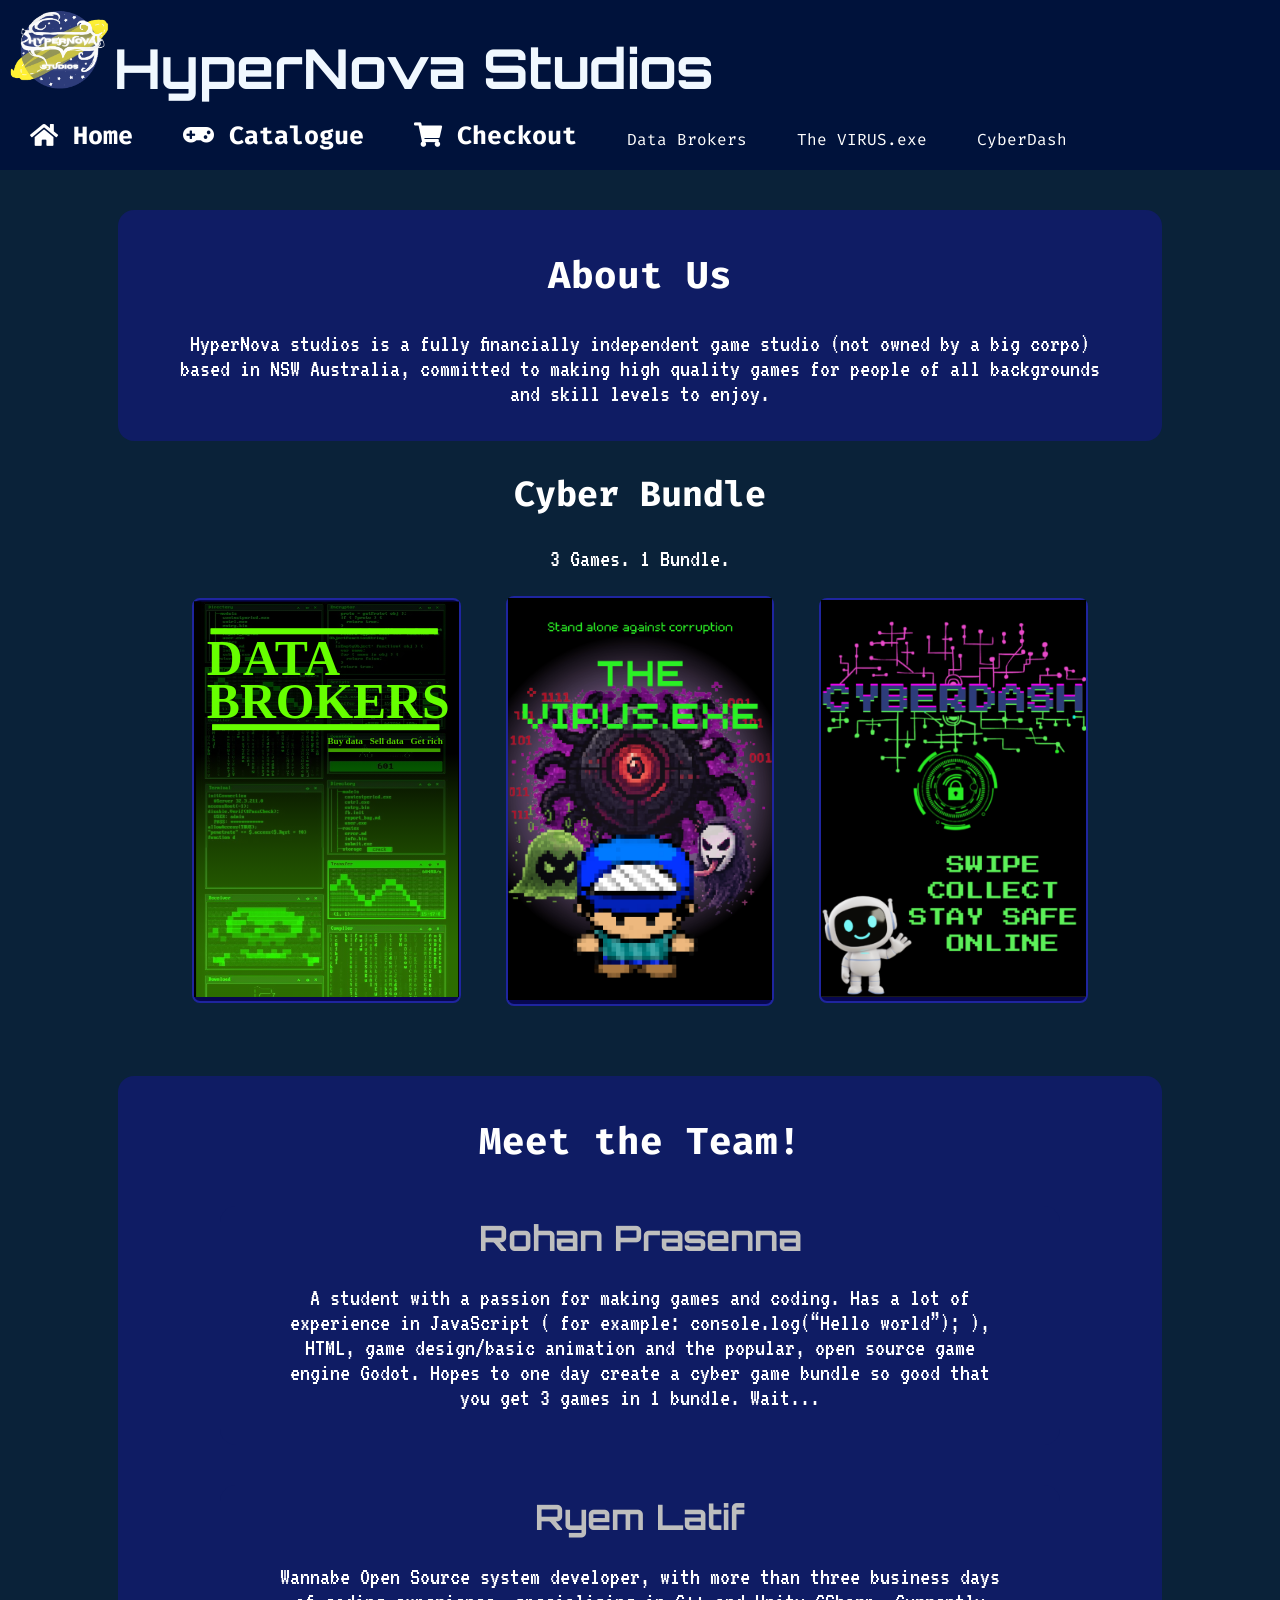
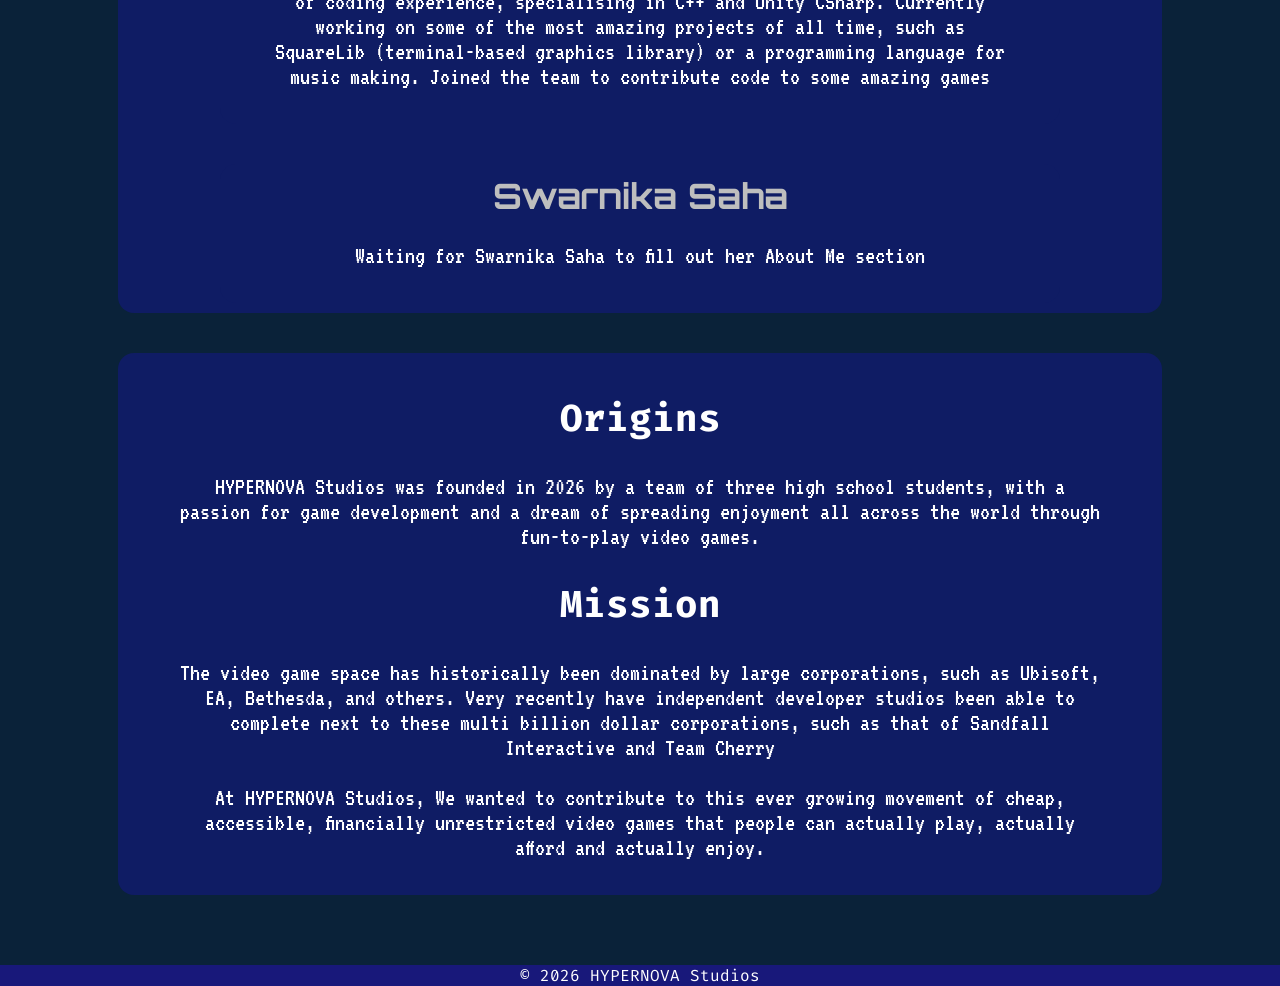
==== commit 8aa092bc: "fixed gap under cyber bundle and before meet the team" ====
--- a/index.html
+++ b/index.html
@@ -42,7 +42,7 @@
   </div>
 
   <!-- bundle with short game description section-->
-  <div>
+  <div class="bundle-outline">
     <h2>Cyber Bundle</h2>
     <p>3 Games. 1 Bundle.</p>
     <section class="bundle">
--- a/style.css
+++ b/style.css
@@ -63,6 +63,8 @@
    text-align: center;
    background-color: rgb(24, 24, 122);
    margin-top: 70px;
+   color: white;
+   font-family: Fira Code;
 }
 
 h2 {
@@ -102,6 +104,14 @@
    }
 }
 /*main game buttons*/
+.bundle-outline {
+   h2 {
+      font-size: 35px;
+   }
+   p {
+      font-size: 25px;
+   }
+}
 .bundle {
    display: flex;
    justify-content: center;
@@ -109,7 +119,7 @@
    align-items: center;
    margin: 20px auto;
    width: 70%;
-   padding-bottom: 30%;
+   padding-bottom: 30px;
 }
 
 /* card for each game*/
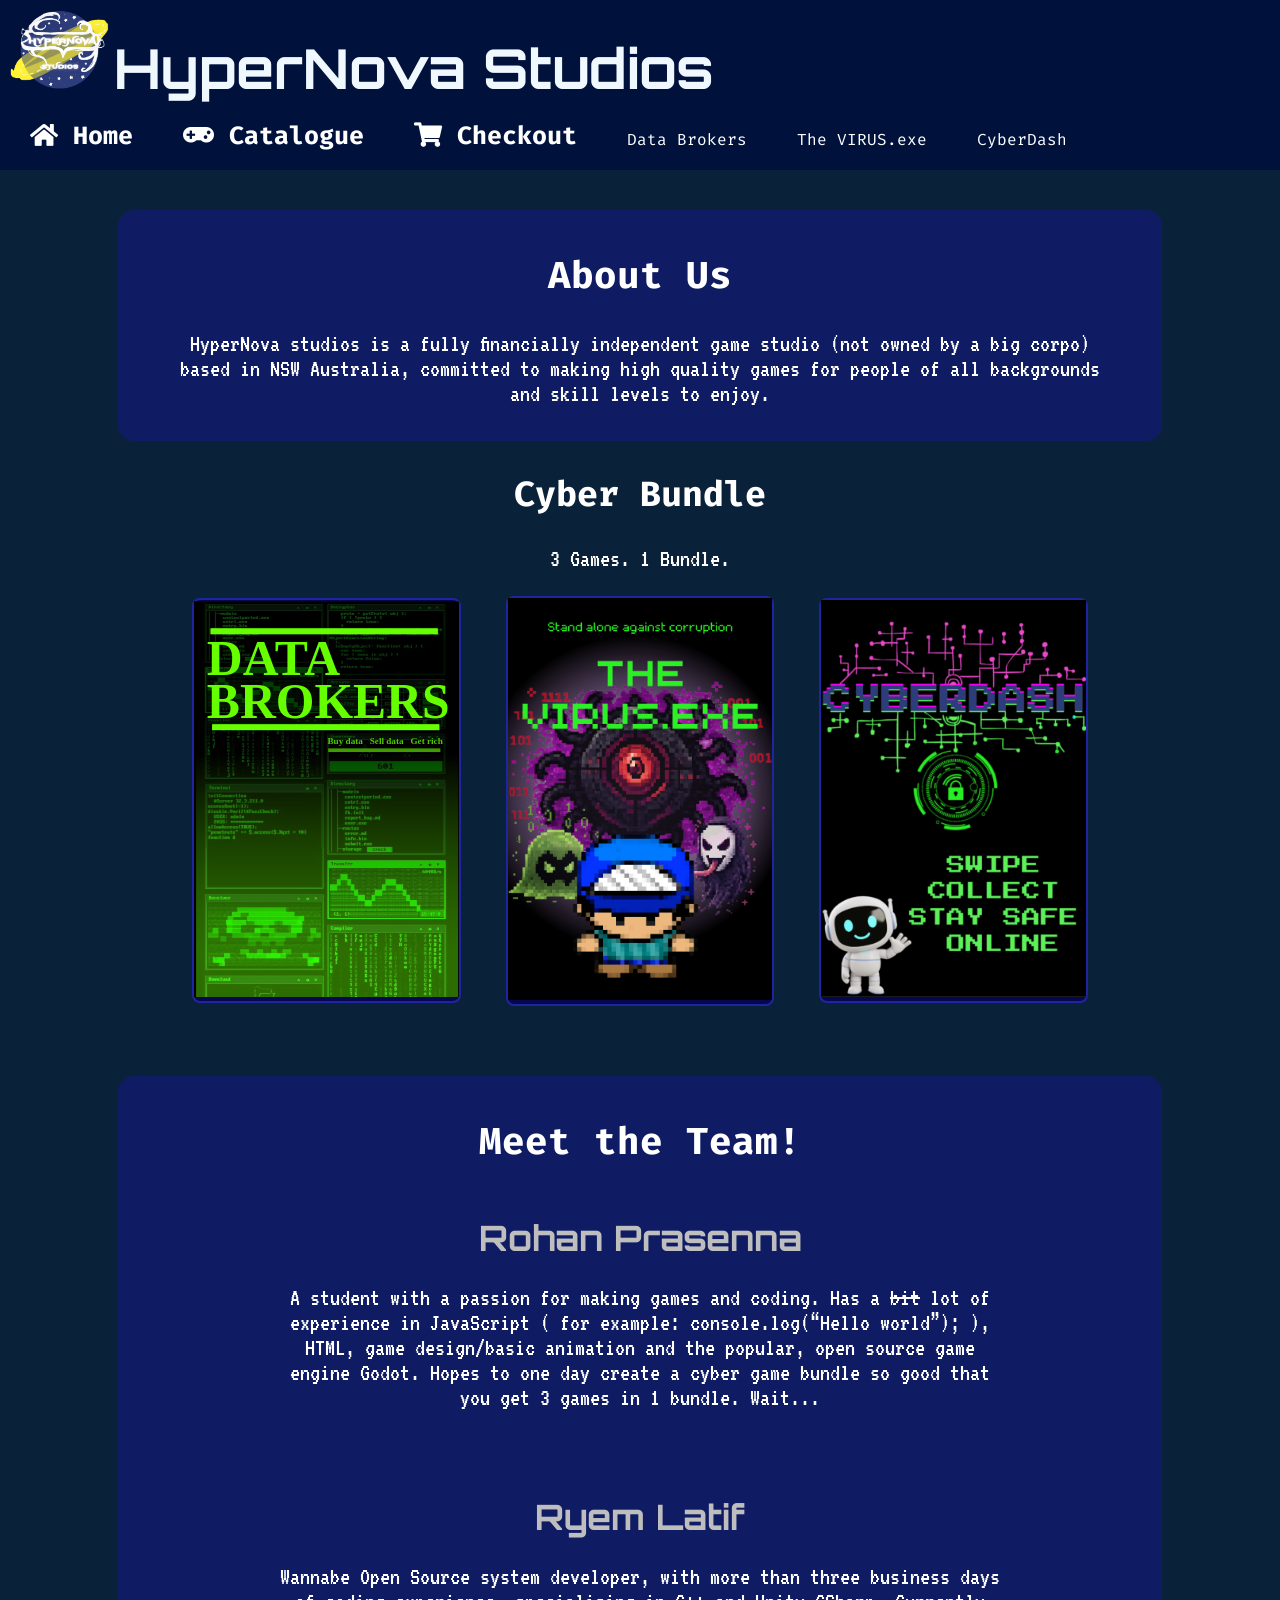
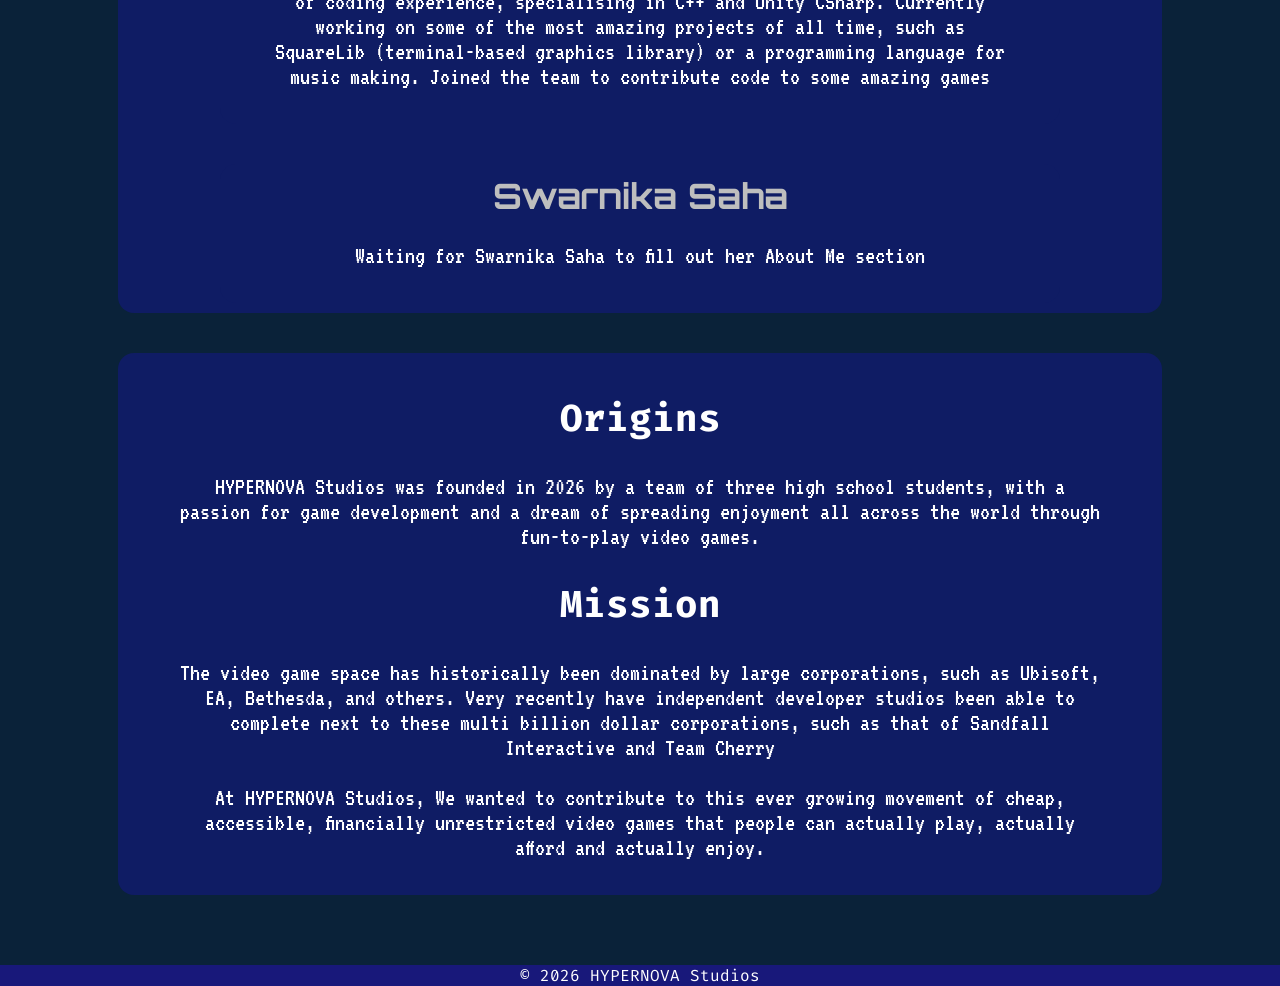
==== commit f3fb0025: "deleted liveshare file" ====
--- a/index.html
+++ b/index.html
@@ -67,7 +67,7 @@
     <h2>Meet the Team!</h2>
     <section class="about">
       <strong class="devstitle">Rohan Prasenna</strong>
-      <p>A student with a passion for making games and coding. Has a lot of experience in JavaScript ( for example: console.log(“Hello world”); ), 
+      <p>A student with a passion for making games and coding. Has a <s>bit</s> lot of experience in JavaScript ( for example: console.log(“Hello world”); ), 
         HTML, game design/basic animation and the popular, open source game engine Godot. Hopes to one day create a cyber game bundle so good that 
         you get 3 games in 1 bundle. Wait...</p>
     </section>
